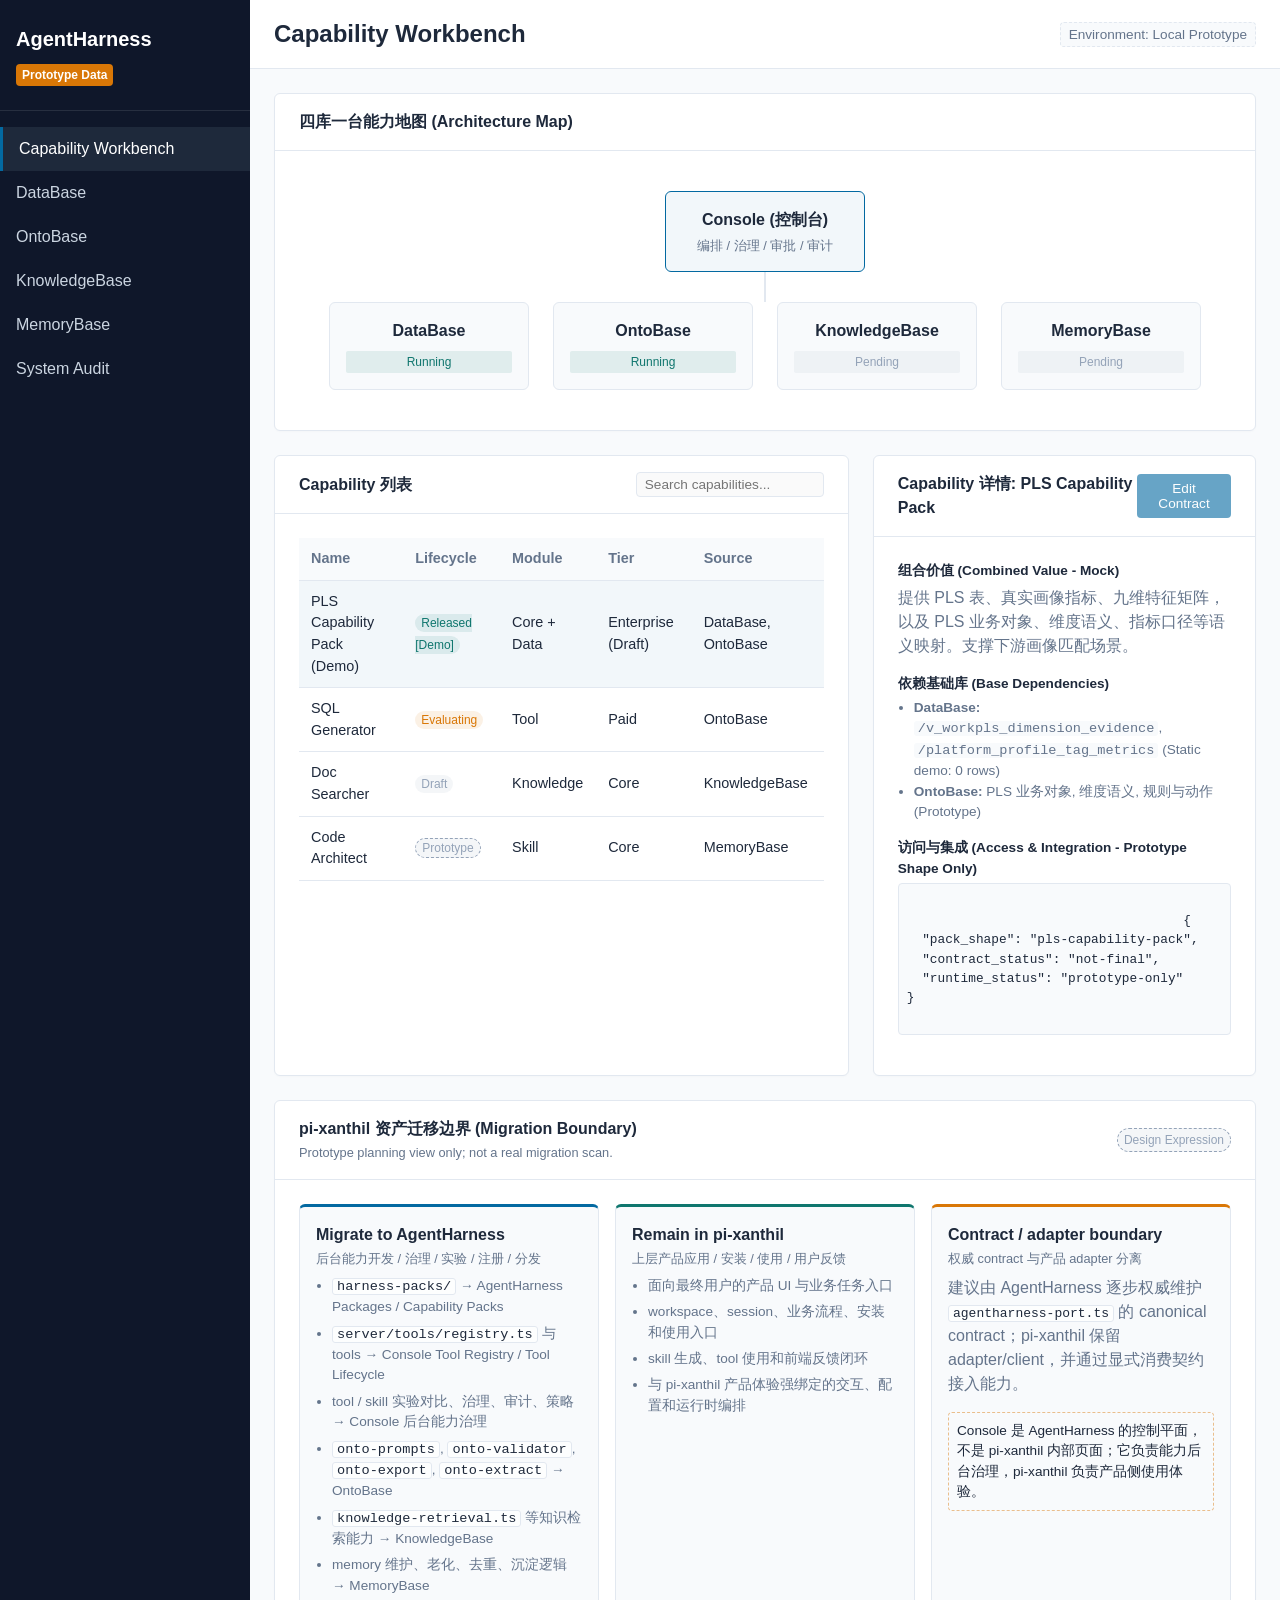
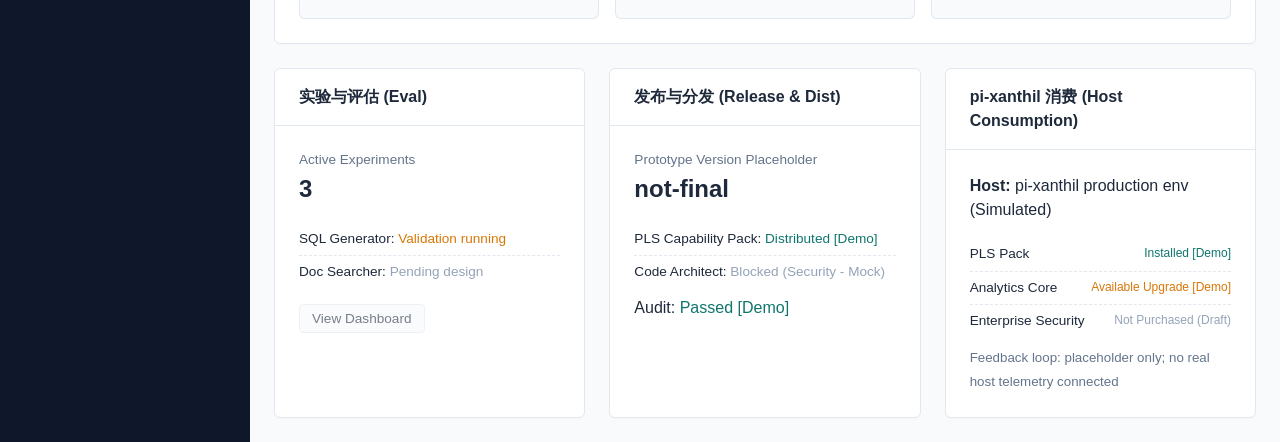
==== Console/workbench-prototype/index.html @ 87a7fa7b "feat(console): add capability workbench prototype" ====
<!DOCTYPE html>
<html lang="zh-CN">
<head>
    <meta charset="UTF-8">
    <meta name="viewport" content="width=device-width, initial-scale=1.0">
    <title>AgentHarness Console - Capability Workbench</title>
    <link rel="stylesheet" href="css/styles.css">
</head>
<body>
    <div class="app-container">
        <!-- Sidebar Navigation -->
        <nav class="sidebar">
            <div class="sidebar-header">
                <h2>AgentHarness</h2>
                <span class="badge-prototype">Prototype Data</span>
            </div>
            <ul class="nav-list">
                <li class="nav-item active"><a href="#">Capability Workbench</a></li>
                <li class="nav-item"><a href="#">DataBase</a></li>
                <li class="nav-item"><a href="#">OntoBase</a></li>
                <li class="nav-item"><a href="#">KnowledgeBase</a></li>
                <li class="nav-item"><a href="#">MemoryBase</a></li>
                <li class="nav-item"><a href="#">System Audit</a></li>
            </ul>
        </nav>

        <!-- Main Content -->
        <main class="main-content">
            <header class="main-header">
                <h1>Capability Workbench</h1>
                <div class="header-actions">
                    <span class="environment-tag">Environment: Local Prototype</span>
                </div>
            </header>

            <div class="workbench-grid">

                <!-- Section 1: 四库一台能力地图 -->
                <section class="panel panel-map">
                    <div class="panel-header">
                        <h3>四库一台能力地图 (Architecture Map)</h3>
                    </div>
                    <div class="panel-body">
                        <div class="architecture-map">
                            <div class="map-node node-console">
                                <div class="node-title">Console (控制台)</div>
                                <div class="node-desc">编排 / 治理 / 审批 / 审计</div>
                            </div>
                            <div class="map-connectors">
                                <div class="connector-line"></div>
                            </div>
                            <div class="map-bases">
                                <div class="map-node node-base">
                                    <div class="node-title">DataBase</div>
                                    <div class="node-status status-active">Running</div>
                                </div>
                                <div class="map-node node-base">
                                    <div class="node-title">OntoBase</div>
                                    <div class="node-status status-active">Running</div>
                                </div>
                                <div class="map-node node-base">
                                    <div class="node-title">KnowledgeBase</div>
                                    <div class="node-status status-pending">Pending</div>
                                </div>
                                <div class="map-node node-base">
                                    <div class="node-title">MemoryBase</div>
                                    <div class="node-status status-pending">Pending</div>
                                </div>
                            </div>
                        </div>
                    </div>
                </section>

                <div class="grid-row-2">
                    <!-- Section 2: 当前 capability 列表 -->
                    <section class="panel panel-capabilities">
                        <div class="panel-header">
                            <h3>Capability 列表</h3>
                            <input type="text" placeholder="Search capabilities..." class="search-input" disabled>
                        </div>
                        <div class="panel-body table-responsive">
                            <table class="data-table">
                                <thead>
                                    <tr>
                                        <th>Name</th>
                                        <th>Lifecycle</th>
                                        <th>Module</th>
                                        <th>Tier</th>
                                        <th>Source</th>
                                    </tr>
                                </thead>
                                <tbody>
                                    <tr class="selected">
                                        <td>PLS Capability Pack (Demo)</td>
                                        <td><span class="status-tag tag-released">Released [Demo]</span></td>
                                        <td>Core + Data</td>
                                        <td>Enterprise (Draft)</td>
                                        <td>DataBase, OntoBase</td>
                                    </tr>
                                    <tr>
                                        <td>SQL Generator</td>
                                        <td><span class="status-tag tag-evaluating">Evaluating</span></td>
                                        <td>Tool</td>
                                        <td>Paid</td>
                                        <td>OntoBase</td>
                                    </tr>
                                    <tr>
                                        <td>Doc Searcher</td>
                                        <td><span class="status-tag tag-draft">Draft</span></td>
                                        <td>Knowledge</td>
                                        <td>Core</td>
                                        <td>KnowledgeBase</td>
                                    </tr>
                                    <tr>
                                        <td>Code Architect</td>
                                        <td><span class="status-tag tag-prototype">Prototype</span></td>
                                        <td>Skill</td>
                                        <td>Core</td>
                                        <td>MemoryBase</td>
                                    </tr>
                                </tbody>
                            </table>
                        </div>
                    </section>

                    <!-- Section 3: PLS Capability Pack 示例详情 -->
                    <section class="panel panel-details">
                        <div class="panel-header">
                            <h3>Capability 详情: PLS Capability Pack</h3>
                            <button class="btn btn-primary" disabled>Edit Contract</button>
                        </div>
                        <div class="panel-body">
                            <div class="detail-group">
                                <h4>组合价值 (Combined Value - Mock)</h4>
                                <p class="text-secondary">提供 PLS 表、真实画像指标、九维特征矩阵，以及 PLS 业务对象、维度语义、指标口径等语义映射。支撑下游画像匹配场景。</p>
                            </div>
                            <div class="detail-group">
                                <h4>依赖基础库 (Base Dependencies)</h4>
                                <ul class="dependency-list">
                                    <li><strong>DataBase:</strong> <span class="path">/v_workpls_dimension_evidence</span>, <span class="path">/platform_profile_tag_metrics</span> (Static demo: 0 rows)</li>
                                    <li><strong>OntoBase:</strong> PLS 业务对象, 维度语义, 规则与动作 (Prototype)</li>
                                </ul>
                            </div>
                            <div class="detail-group">
                                <h4>访问与集成 (Access & Integration - Prototype Shape Only)</h4>
                                <div class="integration-code">
                                    <code>{
  "pack_shape": "pls-capability-pack",
  "contract_status": "not-final",
  "runtime_status": "prototype-only"
}</code>
                                </div>
                            </div>
                        </div>
                    </section>
                </div>

                <!-- Section 7: pi-xanthil asset migration boundary -->
                <section class="panel panel-migration">
                    <div class="panel-header">
                        <div>
                            <h3>pi-xanthil 资产迁移边界 (Migration Boundary)</h3>
                            <p class="panel-kicker">Prototype planning view only; not a real migration scan.</p>
                        </div>
                        <span class="status-tag tag-prototype">Design Expression</span>
                    </div>
                    <div class="panel-body">
                        <div class="migration-grid">
                            <div class="migration-column migrate-to-harness">
                                <div class="migration-column-header">
                                    <span class="migration-label">Migrate to AgentHarness</span>
                                    <span class="migration-role">后台能力开发 / 治理 / 实验 / 注册 / 分发</span>
                                </div>
                                <ul class="migration-list">
                                    <li><code>harness-packs/</code> → AgentHarness Packages / Capability Packs</li>
                                    <li><code>server/tools/registry.ts</code> 与 tools → Console Tool Registry / Tool Lifecycle</li>
                                    <li>tool / skill 实验对比、治理、审计、策略 → Console 后台能力治理</li>
                                    <li><code>onto-prompts</code>, <code>onto-validator</code>, <code>onto-export</code>, <code>onto-extract</code> → OntoBase</li>
                                    <li><code>knowledge-retrieval.ts</code> 等知识检索能力 → KnowledgeBase</li>
                                    <li>memory 维护、老化、去重、沉淀逻辑 → MemoryBase</li>
                                </ul>
                            </div>
                            <div class="migration-column remain-in-host">
                                <div class="migration-column-header">
                                    <span class="migration-label">Remain in pi-xanthil</span>
                                    <span class="migration-role">上层产品应用 / 安装 / 使用 / 用户反馈</span>
                                </div>
                                <ul class="migration-list">
                                    <li>面向最终用户的产品 UI 与业务任务入口</li>
                                    <li>workspace、session、业务流程、安装和使用入口</li>
                                    <li>skill 生成、tool 使用和前端反馈闭环</li>
                                    <li>与 pi-xanthil 产品体验强绑定的交互、配置和运行时编排</li>
                                </ul>
                            </div>
                            <div class="migration-column contract-boundary">
                                <div class="migration-column-header">
                                    <span class="migration-label">Contract / adapter boundary</span>
                                    <span class="migration-role">权威 contract 与产品 adapter 分离</span>
                                </div>
                                <p class="text-secondary">建议由 AgentHarness 逐步权威维护 <code>agentharness-port.ts</code> 的 canonical contract；pi-xanthil 保留 adapter/client，并通过显式消费契约接入能力。</p>
                                <div class="boundary-note">Console 是 AgentHarness 的控制平面，不是 pi-xanthil 内部页面；它负责能力后台治理，pi-xanthil 负责产品侧使用体验。</div>
                            </div>
                        </div>
                    </div>
                </section>

                <div class="grid-row-3">
                    <!-- Section 4: 实验与评估状态 -->
                    <section class="panel panel-eval">
                        <div class="panel-header">
                            <h3>实验与评估 (Eval)</h3>
                        </div>
                        <div class="panel-body">
                            <div class="stat-card">
                                <div class="stat-label">Active Experiments</div>
                                <div class="stat-value">3</div>
                            </div>
                            <ul class="status-list">
                                <li>SQL Generator: <span class="text-amber">Validation running</span></li>
                                <li>Doc Searcher: <span class="text-gray">Pending design</span></li>
                            </ul>
                            <button class="btn btn-secondary mt-3" disabled>View Dashboard</button>
                        </div>
                    </section>

                    <!-- Section 5: 发布与分发状态 -->
                    <section class="panel panel-release">
                        <div class="panel-header">
                            <h3>发布与分发 (Release & Dist)</h3>
                        </div>
                        <div class="panel-body">
                            <div class="stat-card">
                                <div class="stat-label">Prototype Version Placeholder</div>
                                <div class="stat-value">not-final</div>
                            </div>
                            <ul class="status-list">
                                <li>PLS Capability Pack: <span class="text-green">Distributed [Demo]</span></li>
                                <li>Code Architect: <span class="text-gray">Blocked (Security - Mock)</span></li>
                            </ul>
                            <div class="audit-signal mt-2">Audit: <span class="text-green">Passed [Demo]</span></div>
                        </div>
                    </section>

                    <!-- Section 6: pi-xanthil 消费状态 -->
                    <section class="panel panel-consumption">
                        <div class="panel-header">
                            <h3>pi-xanthil 消费 (Host Consumption)</h3>
                        </div>
                        <div class="panel-body">
                            <div class="host-info">
                                <strong>Host:</strong> pi-xanthil production env (Simulated)
                            </div>
                            <ul class="consumption-list mt-3">
                                <li class="status-installed">
                                    <span class="pkg-name">PLS Pack</span>
                                    <span class="pkg-status">Installed [Demo]</span>
                                </li>
                                <li class="status-upgrade">
                                    <span class="pkg-name">Analytics Core</span>
                                    <span class="pkg-status">Available Upgrade [Demo]</span>
                                </li>
                                <li class="status-not-purchased">
                                    <span class="pkg-name">Enterprise Security</span>
                                    <span class="pkg-status">Not Purchased (Draft)</span>
                                </li>
                            </ul>
                            <div class="feedback-loop mt-2">
                                <small class="text-secondary">Feedback loop: placeholder only; no real host telemetry connected</small>
                            </div>
                        </div>
                    </section>
                </div>

            </div>
        </main>
    </div>
    <script src="js/app.js"></script>
</body>
</html>
---- Console/workbench-prototype/css/styles.css ----
:root {
    /* Colors */
    --bg-color: #f8fafc; /* Very light neutral gray */
    --panel-bg: #ffffff;
    --text-primary: #1e293b;
    --text-secondary: #64748b;
    --border-color: #e2e8f0;

    /* Status Colors */
    --status-green: #0f766e;
    --status-amber: #d97706;
    --status-gray: #94a3b8;
    --status-blue: #0369a1;

    /* Theme */
    --sidebar-bg: #0f172a;
    --sidebar-text: #cbd5e1;
    --sidebar-active: #1e293b;

    /* Spacing */
    --spacing-sm: 8px;
    --spacing-md: 16px;
    --spacing-lg: 24px;
}

* {
    box-sizing: border-box;
    margin: 0;
    padding: 0;
}

body {
    font-family: -apple-system, BlinkMacSystemFont, "Segoe UI", Roboto, Helvetica, Arial, sans-serif;
    background-color: var(--bg-color);
    color: var(--text-primary);
    line-height: 1.5;
}

/* Layout */
.app-container {
    display: flex;
    min-height: 100vh;
    width: 100%;
}

/* Sidebar */
.sidebar {
    width: 250px;
    background-color: var(--sidebar-bg);
    color: var(--sidebar-text);
    display: flex;
    flex-direction: column;
    flex-shrink: 0;
}

.sidebar-header {
    padding: var(--spacing-lg) var(--spacing-md);
    border-bottom: 1px solid rgba(255,255,255,0.1);
}

.sidebar-header h2 {
    color: white;
    font-size: 1.25rem;
    margin-bottom: var(--spacing-sm);
}

.badge-prototype {
    display: inline-block;
    background-color: var(--status-amber);
    color: white;
    font-size: 0.75rem;
    padding: 2px 6px;
    border-radius: 4px;
    font-weight: 600;
}

.nav-list {
    list-style: none;
    padding: var(--spacing-md) 0;
}

.nav-item {
    padding: 0;
}

.nav-item a {
    display: block;
    padding: 10px var(--spacing-md);
    color: inherit;
    text-decoration: none;
    transition: background-color 0.2s;
}

.nav-item a:hover {
    background-color: rgba(255,255,255,0.05);
}

.nav-item.active a {
    background-color: var(--sidebar-active);
    color: white;
    border-left: 3px solid var(--status-blue);
}

/* Main Content */
.main-content {
    flex-grow: 1;
    display: flex;
    flex-direction: column;
    overflow-x: hidden;
}

.main-header {
    background-color: var(--panel-bg);
    padding: var(--spacing-md) var(--spacing-lg);
    border-bottom: 1px solid var(--border-color);
    display: flex;
    justify-content: space-between;
    align-items: center;
}

.main-header h1 {
    font-size: 1.5rem;
    font-weight: 600;
}

.environment-tag {
    font-size: 0.85rem;
    color: var(--text-secondary);
    background-color: var(--bg-color);
    padding: 4px 8px;
    border-radius: 4px;
    border: 1px dashed var(--border-color);
}

/* Workbench Grid */
.workbench-grid {
    padding: var(--spacing-lg);
    display: flex;
    flex-direction: column;
    gap: var(--spacing-lg);
}

.panel {
    background-color: var(--panel-bg);
    border: 1px solid var(--border-color);
    border-radius: 6px;
    box-shadow: 0 1px 2px rgba(0,0,0,0.02);
}

.panel-header {
    padding: var(--spacing-md) var(--spacing-lg);
    border-bottom: 1px solid var(--border-color);
    display: flex;
    justify-content: space-between;
    align-items: center;
}

.panel-header h3 {
    font-size: 1rem;
    font-weight: 600;
    color: var(--text-primary);
}

.panel-kicker {
    color: var(--text-secondary);
    font-size: 0.8rem;
    margin-top: 2px;
}

.panel-body {
    padding: var(--spacing-lg);
}

/* Architecture Map */
.architecture-map {
    display: flex;
    flex-direction: column;
    align-items: center;
    padding: var(--spacing-md) 0;
}

.map-node {
    border: 1px solid var(--border-color);
    border-radius: 6px;
    padding: var(--spacing-md);
    background-color: var(--bg-color);
    text-align: center;
    width: 200px;
}

.node-console {
    border-color: var(--status-blue);
    background-color: rgba(3, 105, 161, 0.05);
}

.node-title {
    font-weight: 600;
    margin-bottom: 4px;
}

.node-desc {
    font-size: 0.8rem;
    color: var(--text-secondary);
}

.map-connectors {
    height: 30px;
    width: 2px;
    background-color: var(--border-color);
}

.map-bases {
    display: flex;
    gap: var(--spacing-lg);
    flex-wrap: wrap;
    justify-content: center;
}

.node-status {
    font-size: 0.75rem;
    margin-top: 8px;
    padding: 2px 0;
    border-radius: 2px;
}

.status-active { color: var(--status-green); background-color: rgba(15, 118, 110, 0.1); }
.status-pending { color: var(--status-gray); background-color: rgba(148, 163, 184, 0.1); }

/* Row 2 */
.grid-row-2 {
    display: grid;
    grid-template-columns: 3fr 2fr;
    gap: var(--spacing-lg);
}

/* Table */
.data-table {
    width: 100%;
    border-collapse: collapse;
    font-size: 0.9rem;
}

.data-table th, .data-table td {
    padding: 10px 12px;
    text-align: left;
    border-bottom: 1px solid var(--border-color);
}

.data-table th {
    font-weight: 600;
    color: var(--text-secondary);
    background-color: var(--bg-color);
}

.data-table tr.selected {
    background-color: rgba(3, 105, 161, 0.05);
}

.data-table tr:hover:not(.selected) {
    background-color: var(--bg-color);
}

.status-tag {
    font-size: 0.75rem;
    padding: 2px 6px;
    border-radius: 12px;
    font-weight: 500;
}
.tag-released { background-color: rgba(15, 118, 110, 0.1); color: var(--status-green); }
.tag-evaluating { background-color: rgba(217, 119, 6, 0.1); color: var(--status-amber); }
.tag-draft { background-color: rgba(148, 163, 184, 0.1); color: var(--status-gray); }
.tag-prototype { background-color: rgba(148, 163, 184, 0.1); color: var(--status-gray); border: 1px dashed var(--status-gray); }

/* Details */
.detail-group {
    margin-bottom: var(--spacing-md);
}
.detail-group h4 {
    font-size: 0.85rem;
    color: var(--text-primary);
    margin-bottom: 4px;
}
.dependency-list {
    font-size: 0.85rem;
    padding-left: var(--spacing-md);
    color: var(--text-secondary);
}
.dependency-list .path {
    font-family: monospace;
    background: var(--bg-color);
    padding: 0 4px;
    border-radius: 3px;
}
.integration-code {
    background-color: var(--bg-color);
    border: 1px solid var(--border-color);
    border-radius: 4px;
    padding: var(--spacing-sm);
    font-family: monospace;
    font-size: 0.8rem;
    color: var(--text-primary);
    white-space: pre;
    overflow-x: auto;
}

/* Migration boundary */
.migration-grid {
    display: grid;
    grid-template-columns: repeat(3, minmax(0, 1fr));
    gap: var(--spacing-md);
    max-width: 100%;
}

.migration-column {
    border: 1px solid var(--border-color);
    border-radius: 6px;
    background: var(--bg-color);
    padding: var(--spacing-md);
    min-width: 0;
    overflow-wrap: anywhere;
}

.migrate-to-harness {
    border-top: 3px solid var(--status-blue);
}

.remain-in-host {
    border-top: 3px solid var(--status-green);
}

.contract-boundary {
    border-top: 3px solid var(--status-amber);
}

.migration-column-header {
    display: flex;
    flex-direction: column;
    gap: 2px;
    margin-bottom: var(--spacing-sm);
}

.migration-label {
    font-weight: 700;
    color: var(--text-primary);
}

.migration-role {
    color: var(--text-secondary);
    font-size: 0.8rem;
}

.migration-list {
    color: var(--text-secondary);
    font-size: 0.85rem;
    padding-left: var(--spacing-md);
}

.migration-list li {
    margin-bottom: 6px;
}

.migration-column code {
    background: rgba(255,255,255,0.75);
    border: 1px solid var(--border-color);
    border-radius: 3px;
    color: var(--text-primary);
    font-family: monospace;
    padding: 0 4px;
    white-space: normal;
}

.boundary-note {
    border: 1px dashed rgba(217, 119, 6, 0.45);
    border-radius: 4px;
    color: var(--text-primary);
    font-size: 0.85rem;
    margin-top: var(--spacing-md);
    padding: var(--spacing-sm);
}

/* Row 3 */
.grid-row-3 {
    display: grid;
    grid-template-columns: repeat(3, 1fr);
    gap: var(--spacing-lg);
}

.stat-card {
    margin-bottom: var(--spacing-md);
}
.stat-label {
    font-size: 0.85rem;
    color: var(--text-secondary);
}
.stat-value {
    font-size: 1.5rem;
    font-weight: 600;
}

.status-list, .consumption-list {
    list-style: none;
    font-size: 0.85rem;
}
.status-list li, .consumption-list li {
    padding: 6px 0;
    border-bottom: 1px dashed var(--border-color);
}
.status-list li:last-child, .consumption-list li:last-child {
    border-bottom: none;
}

.consumption-list li {
    display: flex;
    justify-content: space-between;
}
.pkg-status {
    font-size: 0.75rem;
    font-weight: 500;
}
.status-installed .pkg-status { color: var(--status-green); }
.status-upgrade .pkg-status { color: var(--status-amber); }
.status-not-purchased .pkg-status { color: var(--status-gray); }

/* Utilities */
.text-green { color: var(--status-green); }
.text-amber { color: var(--status-amber); }
.text-gray { color: var(--status-gray); }
.text-secondary { color: var(--text-secondary); }
.mt-2 { margin-top: var(--spacing-sm); }
.mt-3 { margin-top: var(--spacing-md); }

.btn {
    padding: 6px 12px;
    border-radius: 4px;
    font-size: 0.85rem;
    font-weight: 500;
    cursor: pointer;
    border: 1px solid transparent;
}
.btn-primary {
    background-color: var(--status-blue);
    color: white;
}
.btn-secondary {
    background-color: var(--bg-color);
    border-color: var(--border-color);
    color: var(--text-primary);
}
.btn:disabled {
    opacity: 0.6;
    cursor: not-allowed;
}

.search-input {
    padding: 4px 8px;
    border: 1px solid var(--border-color);
    border-radius: 4px;
    font-size: 0.85rem;
}

/* Responsive */
@media (max-width: 1024px) {
    .grid-row-2, .grid-row-3, .migration-grid {
        grid-template-columns: 1fr;
    }
}

@media (max-width: 768px) {
    .app-container {
        flex-direction: column;
    }
    .sidebar {
        width: 100%;
        flex-direction: row;
        align-items: center;
        justify-content: space-between;
        padding: 0 var(--spacing-md);
    }
    .sidebar-header {
        border-bottom: none;
        display: flex;
        align-items: center;
        gap: 10px;
        padding: var(--spacing-md) 0;
    }
    .sidebar-header h2 { margin-bottom: 0; }
    .nav-list { display: none; } /* Hide on very small screens for prototype simplicity */
    .main-header, .panel-header {
        align-items: flex-start;
        flex-direction: column;
        gap: var(--spacing-sm);
    }
    .workbench-grid, .panel-body {
        padding: var(--spacing-md);
    }
    .map-bases {
        flex-direction: column;
        align-items: center;
    }
}

.table-responsive {
    overflow-x: auto;
    -webkit-overflow-scrolling: touch;
}
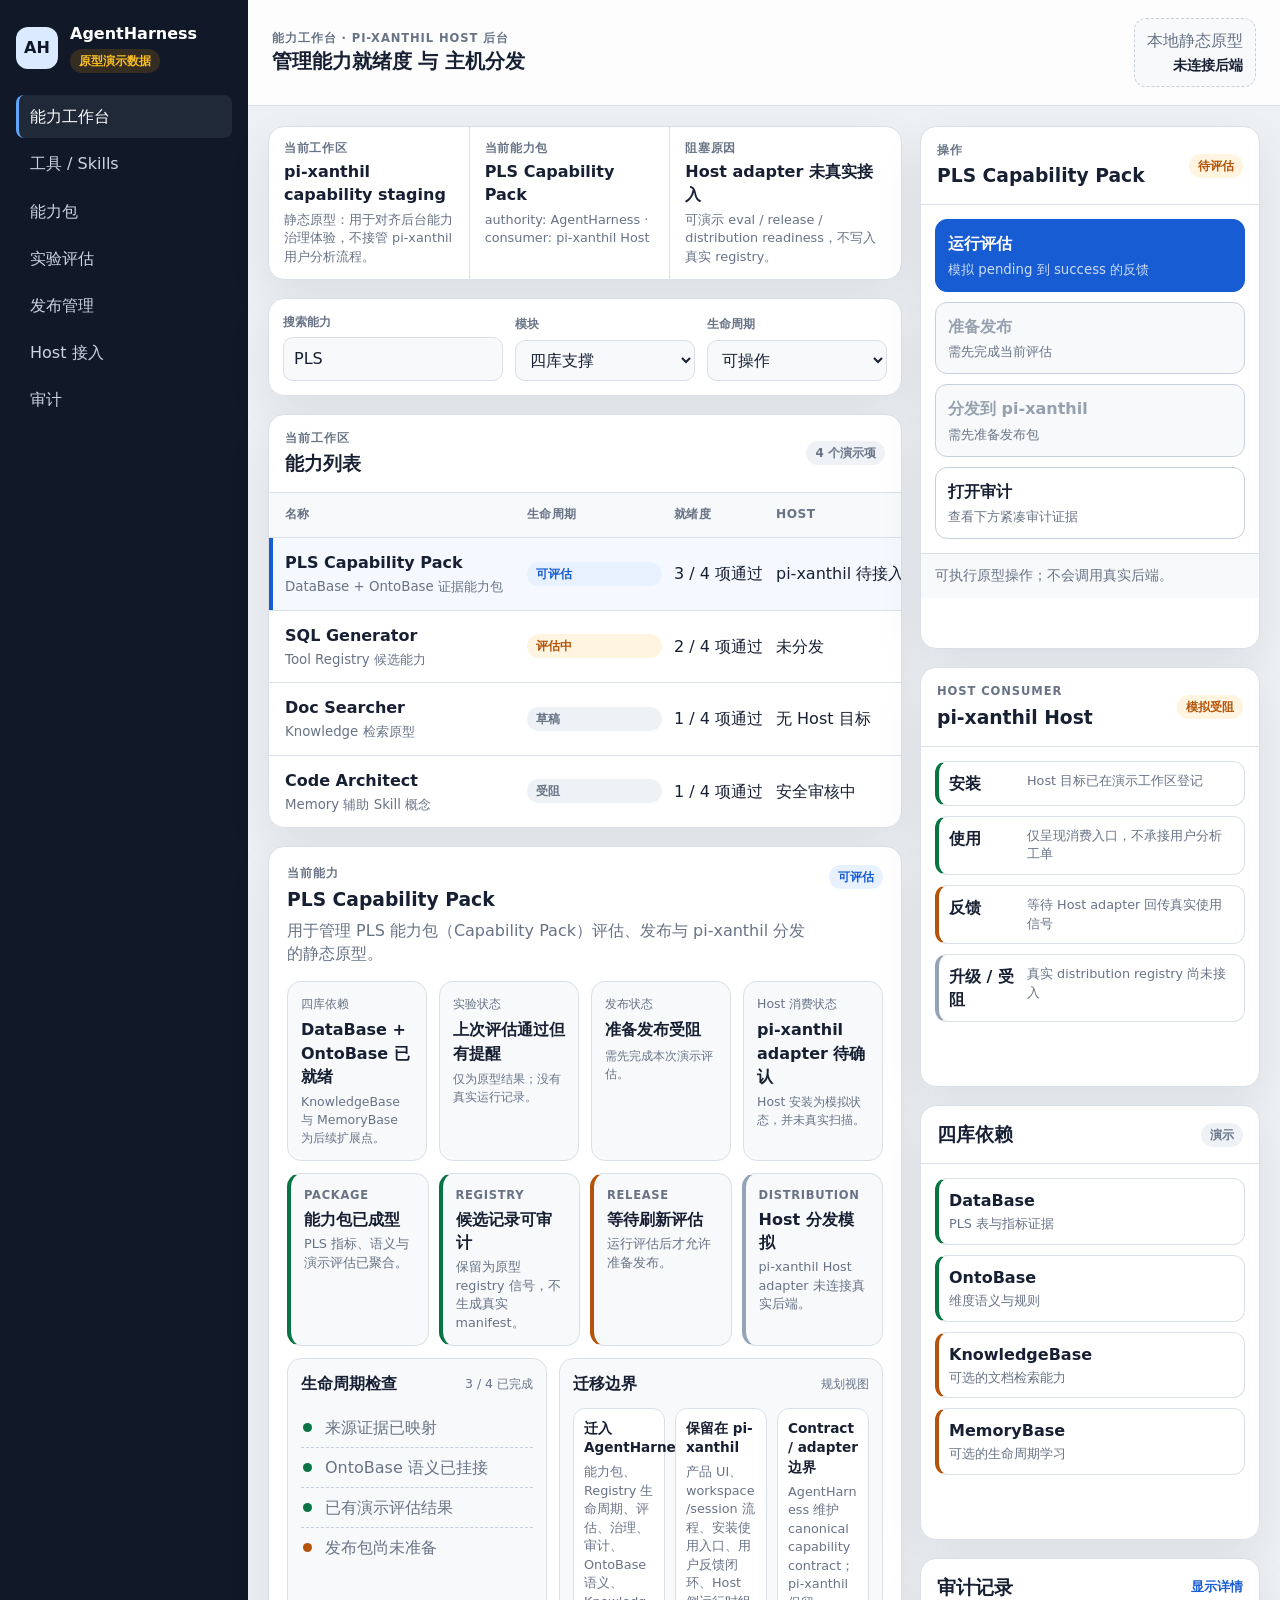
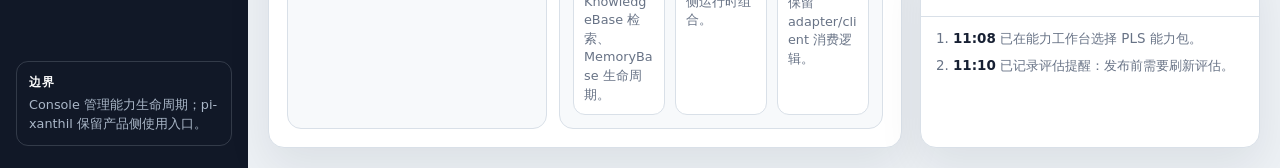
==== commit eb39c19c: "harness-20260723-05" ====
--- a/Console/workbench-prototype/index.html
+++ b/Console/workbench-prototype/index.html
@@ -3,275 +3,313 @@
 <head>
     <meta charset="UTF-8">
     <meta name="viewport" content="width=device-width, initial-scale=1.0">
-    <title>AgentHarness Console - Capability Workbench</title>
+    <title>AgentHarness Console - 能力工作台</title>
+    <link rel="icon" href="data:,">
     <link rel="stylesheet" href="css/styles.css">
 </head>
 <body>
-    <div class="app-container">
-        <!-- Sidebar Navigation -->
-        <nav class="sidebar">
-            <div class="sidebar-header">
-                <h2>AgentHarness</h2>
-                <span class="badge-prototype">Prototype Data</span>
+    <div class="app-shell">
+        <aside class="sidebar" aria-label="主导航">
+            <div class="brand-block">
+                <div class="brand-mark">AH</div>
+                <div>
+                    <h1>AgentHarness</h1>
+                    <span class="demo-pill">原型演示数据</span>
+                </div>
             </div>
-            <ul class="nav-list">
-                <li class="nav-item active"><a href="#">Capability Workbench</a></li>
-                <li class="nav-item"><a href="#">DataBase</a></li>
-                <li class="nav-item"><a href="#">OntoBase</a></li>
-                <li class="nav-item"><a href="#">KnowledgeBase</a></li>
-                <li class="nav-item"><a href="#">MemoryBase</a></li>
-                <li class="nav-item"><a href="#">System Audit</a></li>
-            </ul>
-        </nav>
-
-        <!-- Main Content -->
-        <main class="main-content">
-            <header class="main-header">
-                <h1>Capability Workbench</h1>
-                <div class="header-actions">
-                    <span class="environment-tag">Environment: Local Prototype</span>
+            <nav class="nav-list">
+                <a class="nav-item active" href="#capabilities">能力工作台</a>
+                <a class="nav-item" href="#tools">工具 / Skills</a>
+                <a class="nav-item" href="#packages">能力包</a>
+                <a class="nav-item" href="#experiments">实验评估</a>
+                <a class="nav-item" href="#releases">发布管理</a>
+                <a class="nav-item" href="#hosts">Host 接入</a>
+                <a class="nav-item" href="#audit">审计</a>
+            </nav>
+            <div class="sidebar-note">
+                <span>边界</span>
+                Console 管理能力生命周期；pi-xanthil 保留产品侧使用入口。
+            </div>
+        </aside>
+
+        <main class="main-surface">
+            <header class="topbar">
+                <div>
+                    <p class="eyebrow">能力工作台 · pi-xanthil Host 后台</p>
+                    <h2>
+                        <span class="title-primary">管理能力就绪度</span>
+                        <span class="title-secondary">主机分发</span>
+                    </h2>
+                </div>
+                <div class="topbar-status" aria-label="原型环境">
+                    <span>本地静态原型</span>
+                    <strong>未连接后端</strong>
                 </div>
             </header>
 
-            <div class="workbench-grid">
-
-                <!-- Section 1: 四库一台能力地图 -->
-                <section class="panel panel-map">
-                    <div class="panel-header">
-                        <h3>四库一台能力地图 (Architecture Map)</h3>
+            <section class="workspace" id="capabilities" aria-label="能力工作台">
+                <div class="capability-column">
+                    <section class="workspace-strip panel" aria-label="当前工作区概览">
+                        <div>
+                            <span>当前工作区</span>
+                            <strong>pi-xanthil capability staging</strong>
+                            <small>静态原型：用于对齐后台能力治理体验，不接管 pi-xanthil 用户分析流程。</small>
+                        </div>
+                        <div>
+                            <span>当前能力包</span>
+                            <strong>PLS Capability Pack</strong>
+                            <small>authority: AgentHarness · consumer: pi-xanthil Host</small>
+                        </div>
+                        <div>
+                            <span>阻塞原因</span>
+                            <strong>Host adapter 未真实接入</strong>
+                            <small>可演示 eval / release / distribution readiness，不写入真实 registry。</small>
+                        </div>
+                    </section>
+
+                    <div class="toolbar panel">
+                        <label class="search-field">
+                            <span>搜索能力</span>
+                            <input id="capability-search" type="search" value="PLS" aria-label="搜索能力">
+                        </label>
+                        <label class="filter-field">
+                            <span>模块</span>
+                            <select aria-label="模块筛选">
+                                <option>全部模块</option>
+                                <option selected>四库支撑</option>
+                                <option>工具能力</option>
+                            </select>
+                        </label>
+                        <label class="filter-field">
+                            <span>生命周期</span>
+                            <select aria-label="生命周期筛选">
+                                <option>全部状态</option>
+                                <option selected>可操作</option>
+                                <option>受阻</option>
+                            </select>
+                        </label>
                     </div>
-                    <div class="panel-body">
-                        <div class="architecture-map">
-                            <div class="map-node node-console">
-                                <div class="node-title">Console (控制台)</div>
-                                <div class="node-desc">编排 / 治理 / 审批 / 审计</div>
-                            </div>
-                            <div class="map-connectors">
-                                <div class="connector-line"></div>
-                            </div>
-                            <div class="map-bases">
-                                <div class="map-node node-base">
-                                    <div class="node-title">DataBase</div>
-                                    <div class="node-status status-active">Running</div>
+
+                    <div class="panel capability-list-panel">
+                        <div class="panel-heading compact-heading">
+                            <div>
+                                <p class="eyebrow">当前工作区</p>
+                                <h3>能力列表</h3>
+                            </div>
+                            <span class="count-chip">4 个演示项</span>
+                        </div>
+                        <div class="capability-table" role="table" aria-label="能力列表">
+                            <div class="table-row table-head" role="row">
+                                <span>名称</span>
+                                <span>生命周期</span>
+                                <span>就绪度</span>
+                                <span>Host</span>
+                            </div>
+                            <button class="table-row selected" type="button" data-capability="pls" role="row" aria-pressed="true">
+                                <span>
+                                    <strong>PLS Capability Pack</strong>
+                                    <small>DataBase + OntoBase 证据能力包</small>
+                                </span>
+                                <span class="badge badge-blue">可评估</span>
+                                <span>3 / 4 项通过</span>
+                                <span>pi-xanthil 待接入</span>
+                            </button>
+                            <button class="table-row" type="button" data-capability="sql" role="row" aria-pressed="false">
+                                <span>
+                                    <strong>SQL Generator</strong>
+                                    <small>Tool Registry 候选能力</small>
+                                </span>
+                                <span class="badge badge-amber">评估中</span>
+                                <span>2 / 4 项通过</span>
+                                <span>未分发</span>
+                            </button>
+                            <button class="table-row" type="button" data-capability="doc" role="row" aria-pressed="false">
+                                <span>
+                                    <strong>Doc Searcher</strong>
+                                    <small>Knowledge 检索原型</small>
+                                </span>
+                                <span class="badge badge-gray">草稿</span>
+                                <span>1 / 4 项通过</span>
+                                <span>无 Host 目标</span>
+                            </button>
+                            <button class="table-row" type="button" data-capability="architect" role="row" aria-pressed="false">
+                                <span>
+                                    <strong>Code Architect</strong>
+                                    <small>Memory 辅助 Skill 概念</small>
+                                </span>
+                                <span class="badge badge-gray">受阻</span>
+                                <span>1 / 4 项通过</span>
+                                <span>安全审核中</span>
+                            </button>
+                        </div>
+                    </div>
+
+                    <article class="panel selected-object" aria-live="polite">
+                        <div class="object-header">
+                            <div>
+                                <p class="eyebrow">当前能力</p>
+                                <h3 id="selected-title">PLS Capability Pack</h3>
+                                <p id="selected-summary">用于管理 PLS 能力包（Capability Pack）评估、发布与 pi-xanthil 分发的静态原型。</p>
+                            </div>
+                            <span id="selected-lifecycle" class="badge badge-blue">可评估</span>
+                        </div>
+
+                        <div class="status-grid">
+                            <div class="status-card">
+                                <span>四库依赖</span>
+                                <strong id="base-status">DataBase + OntoBase 已就绪</strong>
+                                <small>KnowledgeBase 与 MemoryBase 为后续扩展点。</small>
+                            </div>
+                            <div class="status-card">
+                                <span>实验状态</span>
+                                <strong id="eval-status">上次评估通过但有提醒</strong>
+                                <small>仅为原型结果；没有真实运行记录。</small>
+                            </div>
+                            <div class="status-card">
+                                <span>发布状态</span>
+                                <strong id="release-status">准备发布受阻</strong>
+                                <small>需先完成本次演示评估。</small>
+                            </div>
+                            <div class="status-card">
+                                <span>Host 消费状态</span>
+                                <strong id="host-status">pi-xanthil adapter 待确认</strong>
+                                <small>Host 安装为模拟状态，并未真实扫描。</small>
+                            </div>
+                        </div>
+
+                        <div class="readiness-board" aria-label="能力治理就绪度">
+                            <div class="readiness-lane ready">
+                                <span>Package</span>
+                                <strong>能力包已成型</strong>
+                                <small>PLS 指标、语义与演示评估已聚合。</small>
+                            </div>
+                            <div class="readiness-lane ready">
+                                <span>Registry</span>
+                                <strong>候选记录可审计</strong>
+                                <small>保留为原型 registry 信号，不生成真实 manifest。</small>
+                            </div>
+                            <div class="readiness-lane waiting">
+                                <span>Release</span>
+                                <strong>等待刷新评估</strong>
+                                <small>运行评估后才允许准备发布。</small>
+                            </div>
+                            <div class="readiness-lane blocked">
+                                <span>Distribution</span>
+                                <strong>Host 分发模拟</strong>
+                                <small>pi-xanthil Host adapter 未连接真实后端。</small>
+                            </div>
+                        </div>
+
+                        <div class="section-grid">
+                            <section class="mini-section">
+                                <div class="section-title-row">
+                                    <h4>生命周期检查</h4>
+                                    <span id="checklist-count">3 / 4 已完成</span>
                                 </div>
-                                <div class="map-node node-base">
-                                    <div class="node-title">OntoBase</div>
-                                    <div class="node-status status-active">Running</div>
+                                <ol class="checklist" id="lifecycle-list">
+                                    <li class="done">来源证据已映射</li>
+                                    <li class="done">OntoBase 语义已挂接</li>
+                                    <li class="done">已有演示评估结果</li>
+                                    <li class="blocked">发布包尚未准备</li>
+                                </ol>
+                            </section>
+                            <section class="mini-section boundary-panel">
+                                <div class="section-title-row">
+                                    <h4>迁移边界</h4>
+                                    <span>规划视图</span>
                                 </div>
-                                <div class="map-node node-base">
-                                    <div class="node-title">KnowledgeBase</div>
-                                    <div class="node-status status-pending">Pending</div>
+                                <div class="boundary-grid">
+                                    <div>
+                                        <strong>迁入 AgentHarness</strong>
+                                        <p>能力包、Registry 生命周期、评估、治理、审计、OntoBase 语义、KnowledgeBase 检索、MemoryBase 生命周期。</p>
+                                    </div>
+                                    <div>
+                                        <strong>保留在 pi-xanthil</strong>
+                                        <p>产品 UI、workspace/session 流程、安装使用入口、用户反馈闭环、Host 侧运行时组合。</p>
+                                    </div>
+                                    <div>
+                                        <strong>Contract / adapter 边界</strong>
+                                        <p>AgentHarness 维护 canonical capability contract；pi-xanthil 保留 adapter/client 消费逻辑。</p>
+                                    </div>
                                 </div>
-                                <div class="map-node node-base">
-                                    <div class="node-title">MemoryBase</div>
-                                    <div class="node-status status-pending">Pending</div>
-                                </div>
-                            </div>
-                        </div>
-                    </div>
-                </section>
-
-                <div class="grid-row-2">
-                    <!-- Section 2: 当前 capability 列表 -->
-                    <section class="panel panel-capabilities">
-                        <div class="panel-header">
-                            <h3>Capability 列表</h3>
-                            <input type="text" placeholder="Search capabilities..." class="search-input" disabled>
-                        </div>
-                        <div class="panel-body table-responsive">
-                            <table class="data-table">
-                                <thead>
-                                    <tr>
-                                        <th>Name</th>
-                                        <th>Lifecycle</th>
-                                        <th>Module</th>
-                                        <th>Tier</th>
-                                        <th>Source</th>
-                                    </tr>
-                                </thead>
-                                <tbody>
-                                    <tr class="selected">
-                                        <td>PLS Capability Pack (Demo)</td>
-                                        <td><span class="status-tag tag-released">Released [Demo]</span></td>
-                                        <td>Core + Data</td>
-                                        <td>Enterprise (Draft)</td>
-                                        <td>DataBase, OntoBase</td>
-                                    </tr>
-                                    <tr>
-                                        <td>SQL Generator</td>
-                                        <td><span class="status-tag tag-evaluating">Evaluating</span></td>
-                                        <td>Tool</td>
-                                        <td>Paid</td>
-                                        <td>OntoBase</td>
-                                    </tr>
-                                    <tr>
-                                        <td>Doc Searcher</td>
-                                        <td><span class="status-tag tag-draft">Draft</span></td>
-                                        <td>Knowledge</td>
-                                        <td>Core</td>
-                                        <td>KnowledgeBase</td>
-                                    </tr>
-                                    <tr>
-                                        <td>Code Architect</td>
-                                        <td><span class="status-tag tag-prototype">Prototype</span></td>
-                                        <td>Skill</td>
-                                        <td>Core</td>
-                                        <td>MemoryBase</td>
-                                    </tr>
-                                </tbody>
-                            </table>
-                        </div>
-                    </section>
-
-                    <!-- Section 3: PLS Capability Pack 示例详情 -->
-                    <section class="panel panel-details">
-                        <div class="panel-header">
-                            <h3>Capability 详情: PLS Capability Pack</h3>
-                            <button class="btn btn-primary" disabled>Edit Contract</button>
-                        </div>
-                        <div class="panel-body">
-                            <div class="detail-group">
-                                <h4>组合价值 (Combined Value - Mock)</h4>
-                                <p class="text-secondary">提供 PLS 表、真实画像指标、九维特征矩阵，以及 PLS 业务对象、维度语义、指标口径等语义映射。支撑下游画像匹配场景。</p>
-                            </div>
-                            <div class="detail-group">
-                                <h4>依赖基础库 (Base Dependencies)</h4>
-                                <ul class="dependency-list">
-                                    <li><strong>DataBase:</strong> <span class="path">/v_workpls_dimension_evidence</span>, <span class="path">/platform_profile_tag_metrics</span> (Static demo: 0 rows)</li>
-                                    <li><strong>OntoBase:</strong> PLS 业务对象, 维度语义, 规则与动作 (Prototype)</li>
-                                </ul>
-                            </div>
-                            <div class="detail-group">
-                                <h4>访问与集成 (Access & Integration - Prototype Shape Only)</h4>
-                                <div class="integration-code">
-                                    <code>{
-  "pack_shape": "pls-capability-pack",
-  "contract_status": "not-final",
-  "runtime_status": "prototype-only"
-}</code>
-                                </div>
-                            </div>
-                        </div>
-                    </section>
+                            </section>
+                        </div>
+                    </article>
                 </div>
 
-                <!-- Section 7: pi-xanthil asset migration boundary -->
-                <section class="panel panel-migration">
-                    <div class="panel-header">
-                        <div>
-                            <h3>pi-xanthil 资产迁移边界 (Migration Boundary)</h3>
-                            <p class="panel-kicker">Prototype planning view only; not a real migration scan.</p>
-                        </div>
-                        <span class="status-tag tag-prototype">Design Expression</span>
-                    </div>
-                    <div class="panel-body">
-                        <div class="migration-grid">
-                            <div class="migration-column migrate-to-harness">
-                                <div class="migration-column-header">
-                                    <span class="migration-label">Migrate to AgentHarness</span>
-                                    <span class="migration-role">后台能力开发 / 治理 / 实验 / 注册 / 分发</span>
-                                </div>
-                                <ul class="migration-list">
-                                    <li><code>harness-packs/</code> → AgentHarness Packages / Capability Packs</li>
-                                    <li><code>server/tools/registry.ts</code> 与 tools → Console Tool Registry / Tool Lifecycle</li>
-                                    <li>tool / skill 实验对比、治理、审计、策略 → Console 后台能力治理</li>
-                                    <li><code>onto-prompts</code>, <code>onto-validator</code>, <code>onto-export</code>, <code>onto-extract</code> → OntoBase</li>
-                                    <li><code>knowledge-retrieval.ts</code> 等知识检索能力 → KnowledgeBase</li>
-                                    <li>memory 维护、老化、去重、沉淀逻辑 → MemoryBase</li>
-                                </ul>
-                            </div>
-                            <div class="migration-column remain-in-host">
-                                <div class="migration-column-header">
-                                    <span class="migration-label">Remain in pi-xanthil</span>
-                                    <span class="migration-role">上层产品应用 / 安装 / 使用 / 用户反馈</span>
-                                </div>
-                                <ul class="migration-list">
-                                    <li>面向最终用户的产品 UI 与业务任务入口</li>
-                                    <li>workspace、session、业务流程、安装和使用入口</li>
-                                    <li>skill 生成、tool 使用和前端反馈闭环</li>
-                                    <li>与 pi-xanthil 产品体验强绑定的交互、配置和运行时编排</li>
-                                </ul>
-                            </div>
-                            <div class="migration-column contract-boundary">
-                                <div class="migration-column-header">
-                                    <span class="migration-label">Contract / adapter boundary</span>
-                                    <span class="migration-role">权威 contract 与产品 adapter 分离</span>
-                                </div>
-                                <p class="text-secondary">建议由 AgentHarness 逐步权威维护 <code>agentharness-port.ts</code> 的 canonical contract；pi-xanthil 保留 adapter/client，并通过显式消费契约接入能力。</p>
-                                <div class="boundary-note">Console 是 AgentHarness 的控制平面，不是 pi-xanthil 内部页面；它负责能力后台治理，pi-xanthil 负责产品侧使用体验。</div>
-                            </div>
-                        </div>
-                    </div>
-                </section>
-
-                <div class="grid-row-3">
-                    <!-- Section 4: 实验与评估状态 -->
-                    <section class="panel panel-eval">
-                        <div class="panel-header">
-                            <h3>实验与评估 (Eval)</h3>
-                        </div>
-                        <div class="panel-body">
-                            <div class="stat-card">
-                                <div class="stat-label">Active Experiments</div>
-                                <div class="stat-value">3</div>
-                            </div>
-                            <ul class="status-list">
-                                <li>SQL Generator: <span class="text-amber">Validation running</span></li>
-                                <li>Doc Searcher: <span class="text-gray">Pending design</span></li>
-                            </ul>
-                            <button class="btn btn-secondary mt-3" disabled>View Dashboard</button>
-                        </div>
-                    </section>
-
-                    <!-- Section 5: 发布与分发状态 -->
-                    <section class="panel panel-release">
-                        <div class="panel-header">
-                            <h3>发布与分发 (Release & Dist)</h3>
-                        </div>
-                        <div class="panel-body">
-                            <div class="stat-card">
-                                <div class="stat-label">Prototype Version Placeholder</div>
-                                <div class="stat-value">not-final</div>
-                            </div>
-                            <ul class="status-list">
-                                <li>PLS Capability Pack: <span class="text-green">Distributed [Demo]</span></li>
-                                <li>Code Architect: <span class="text-gray">Blocked (Security - Mock)</span></li>
-                            </ul>
-                            <div class="audit-signal mt-2">Audit: <span class="text-green">Passed [Demo]</span></div>
-                        </div>
-                    </section>
-
-                    <!-- Section 6: pi-xanthil 消费状态 -->
-                    <section class="panel panel-consumption">
-                        <div class="panel-header">
-                            <h3>pi-xanthil 消费 (Host Consumption)</h3>
-                        </div>
-                        <div class="panel-body">
-                            <div class="host-info">
-                                <strong>Host:</strong> pi-xanthil production env (Simulated)
-                            </div>
-                            <ul class="consumption-list mt-3">
-                                <li class="status-installed">
-                                    <span class="pkg-name">PLS Pack</span>
-                                    <span class="pkg-status">Installed [Demo]</span>
-                                </li>
-                                <li class="status-upgrade">
-                                    <span class="pkg-name">Analytics Core</span>
-                                    <span class="pkg-status">Available Upgrade [Demo]</span>
-                                </li>
-                                <li class="status-not-purchased">
-                                    <span class="pkg-name">Enterprise Security</span>
-                                    <span class="pkg-status">Not Purchased (Draft)</span>
-                                </li>
-                            </ul>
-                            <div class="feedback-loop mt-2">
-                                <small class="text-secondary">Feedback loop: placeholder only; no real host telemetry connected</small>
-                            </div>
-                        </div>
-                    </section>
-                </div>
-
-            </div>
+                <aside class="action-rail" aria-label="操作面板">
+                    <section class="panel action-panel">
+                        <div class="panel-heading">
+                            <div>
+                                <p class="eyebrow">操作</p>
+                                <h3>PLS Capability Pack</h3>
+                            </div>
+                            <span id="action-state" class="badge badge-amber">待评估</span>
+                        </div>
+                        <div class="action-stack">
+                            <button id="run-eval" class="action-button primary" type="button">
+                                <span>运行评估</span>
+                                <small>模拟 pending 到 success 的反馈</small>
+                            </button>
+                            <button id="prepare-release" class="action-button" type="button" disabled aria-describedby="release-reason">
+                                <span>准备发布</span>
+                                <small id="release-reason">需先完成当前评估</small>
+                            </button>
+                            <button id="distribute" class="action-button" type="button" disabled aria-describedby="dist-reason">
+                                <span>分发到 pi-xanthil</span>
+                                <small id="dist-reason">需先准备发布包</small>
+                            </button>
+                            <button id="open-audit" class="action-button" type="button">
+                                <span>打开审计</span>
+                                <small>查看下方紧凑审计证据</small>
+                            </button>
+                        </div>
+                        <div id="action-feedback" class="feedback-box" role="status">可执行原型操作；不会调用真实后端。</div>
+                    </section>
+
+                    <section class="panel host-panel">
+                        <div class="panel-heading compact-heading">
+                            <div>
+                                <p class="eyebrow">Host consumer</p>
+                                <h3>pi-xanthil Host</h3>
+                            </div>
+                            <span class="badge badge-amber">模拟受阻</span>
+                        </div>
+                        <div class="host-stack">
+                            <div class="host-step done"><strong>安装</strong><span>Host 目标已在演示工作区登记</span></div>
+                            <div class="host-step done"><strong>使用</strong><span>仅呈现消费入口，不承接用户分析工单</span></div>
+                            <div class="host-step pending"><strong>反馈</strong><span>等待 Host adapter 回传真实使用信号</span></div>
+                            <div class="host-step blocked"><strong>升级 / 受阻</strong><span>真实 distribution registry 尚未接入</span></div>
+                        </div>
+                    </section>
+
+                    <section class="panel inspector-panel">
+                        <div class="panel-heading compact-heading">
+                            <h3>四库依赖</h3>
+                            <span class="badge badge-gray">演示</span>
+                        </div>
+                        <div class="dependency-stack">
+                            <div class="dependency-item ready"><strong>DataBase</strong><span>PLS 表与指标证据</span></div>
+                            <div class="dependency-item ready"><strong>OntoBase</strong><span>维度语义与规则</span></div>
+                            <div class="dependency-item pending"><strong>KnowledgeBase</strong><span>可选的文档检索能力</span></div>
+                            <div class="dependency-item pending"><strong>MemoryBase</strong><span>可选的生命周期学习</span></div>
+                        </div>
+                    </section>
+
+                    <section class="panel audit-panel" id="audit">
+                        <div class="panel-heading compact-heading">
+                            <h3>审计记录</h3>
+                            <button id="audit-toggle" class="link-button" type="button">显示详情</button>
+                        </div>
+                        <ol class="audit-list">
+                            <li><span>11:08</span> 已在能力工作台选择 PLS 能力包。</li>
+                            <li><span>11:10</span> 已记录评估提醒：发布前需要刷新评估。</li>
+                            <li class="audit-extra" hidden><span>11:12</span> 已按规划视图复核迁移边界。</li>
+                            <li class="audit-extra" hidden><span>11:13</span> Host 分发仍为模拟状态且保持受阻。</li>
+                        </ol>
+                    </section>
+                </aside>
+            </section>
         </main>
     </div>
     <script src="js/app.js"></script>
--- a/Console/workbench-prototype/css/styles.css
+++ b/Console/workbench-prototype/css/styles.css
@@ -1,505 +1,856 @@
 :root {
-    /* Colors */
-    --bg-color: #f8fafc; /* Very light neutral gray */
-    --panel-bg: #ffffff;
-    --text-primary: #1e293b;
-    --text-secondary: #64748b;
-    --border-color: #e2e8f0;
-
-    /* Status Colors */
-    --status-green: #0f766e;
-    --status-amber: #d97706;
-    --status-gray: #94a3b8;
-    --status-blue: #0369a1;
-
-    /* Theme */
-    --sidebar-bg: #0f172a;
-    --sidebar-text: #cbd5e1;
-    --sidebar-active: #1e293b;
-
-    /* Spacing */
-    --spacing-sm: 8px;
-    --spacing-md: 16px;
-    --spacing-lg: 24px;
+    --bg: #edf1f5;
+    --panel: #ffffff;
+    --panel-soft: #f7f9fb;
+    --ink: #172033;
+    --muted: #687386;
+    --line: #d9e0e8;
+    --line-strong: #c6d0dc;
+    --nav: #111827;
+    --nav-soft: #1f2937;
+    --blue: #175cd3;
+    --blue-soft: #e8f1ff;
+    --green: #087443;
+    --green-soft: #e8f7ef;
+    --amber: #b45309;
+    --amber-soft: #fff4df;
+    --gray-soft: #eef2f6;
+    --shadow: 0 18px 45px rgba(17, 24, 39, 0.08);
 }
 
 * {
     box-sizing: border-box;
+}
+
+html,
+body {
     margin: 0;
-    padding: 0;
+    min-width: 0;
+    max-width: 100%;
 }
 
 body {
-    font-family: -apple-system, BlinkMacSystemFont, "Segoe UI", Roboto, Helvetica, Arial, sans-serif;
-    background-color: var(--bg-color);
-    color: var(--text-primary);
-    line-height: 1.5;
-}
-
-/* Layout */
-.app-container {
-    display: flex;
+    background: var(--bg);
+    color: var(--ink);
+    font-family: Inter, ui-sans-serif, system-ui, -apple-system, BlinkMacSystemFont, "Segoe UI", sans-serif;
+    line-height: 1.45;
+}
+
+button,
+input,
+select {
+    font: inherit;
+}
+
+button {
+    cursor: pointer;
+}
+
+.app-shell {
+    display: grid;
+    grid-template-columns: 248px minmax(0, 1fr);
     min-height: 100vh;
-    width: 100%;
-}
-
-/* Sidebar */
+    min-width: 0;
+    max-width: 100%;
+}
+
+.app-shell > * {
+    min-width: 0;
+}
+
 .sidebar {
-    width: 250px;
-    background-color: var(--sidebar-bg);
-    color: var(--sidebar-text);
+    background: var(--nav);
+    color: #cbd5e1;
     display: flex;
     flex-direction: column;
-    flex-shrink: 0;
-}
-
-.sidebar-header {
-    padding: var(--spacing-lg) var(--spacing-md);
-    border-bottom: 1px solid rgba(255,255,255,0.1);
-}
-
-.sidebar-header h2 {
-    color: white;
-    font-size: 1.25rem;
-    margin-bottom: var(--spacing-sm);
-}
-
-.badge-prototype {
-    display: inline-block;
-    background-color: var(--status-amber);
-    color: white;
+    gap: 22px;
+    min-width: 0;
+    max-width: 100%;
+    padding: 22px 16px;
+}
+
+.brand-block {
+    align-items: center;
+    display: flex;
+    gap: 12px;
+}
+
+.brand-mark {
+    align-items: center;
+    background: #dbeafe;
+    border-radius: 12px;
+    color: #0f172a;
+    display: flex;
+    font-weight: 800;
+    height: 42px;
+    justify-content: center;
+    width: 42px;
+}
+
+.brand-block h1 {
+    color: #ffffff;
+    font-size: 1rem;
+    margin: 0 0 3px;
+}
+
+.demo-pill,
+.badge,
+.count-chip {
+    border-radius: 999px;
+    display: inline-flex;
     font-size: 0.75rem;
-    padding: 2px 6px;
-    border-radius: 4px;
-    font-weight: 600;
+    font-weight: 700;
+    line-height: 1;
+    padding: 6px 9px;
+    white-space: nowrap;
+}
+
+.demo-pill {
+    background: rgba(245, 158, 11, 0.16);
+    color: #fbbf24;
 }
 
 .nav-list {
-    list-style: none;
-    padding: var(--spacing-md) 0;
+    display: grid;
+    gap: 4px;
+    max-width: 100%;
+    min-width: 0;
 }
 
 .nav-item {
-    padding: 0;
-}
-
-.nav-item a {
+    border-left: 3px solid transparent;
+    border-radius: 8px;
+    color: inherit;
+    max-width: 100%;
+    padding: 10px 11px;
+    text-decoration: none;
+}
+
+.nav-item:hover,
+.nav-item.active {
+    background: var(--nav-soft);
+    color: #ffffff;
+}
+
+.nav-item.active {
+    border-left-color: #60a5fa;
+}
+
+.sidebar-note {
+    border: 1px solid rgba(203, 213, 225, 0.18);
+    border-radius: 12px;
+    color: #aab7c8;
+    font-size: 0.8rem;
+    margin-top: auto;
+    padding: 12px;
+}
+
+.sidebar-note span {
+    color: #ffffff;
     display: block;
-    padding: 10px var(--spacing-md);
-    color: inherit;
-    text-decoration: none;
-    transition: background-color 0.2s;
-}
-
-.nav-item a:hover {
-    background-color: rgba(255,255,255,0.05);
-}
-
-.nav-item.active a {
-    background-color: var(--sidebar-active);
-    color: white;
-    border-left: 3px solid var(--status-blue);
-}
-
-/* Main Content */
-.main-content {
-    flex-grow: 1;
+    font-size: 0.72rem;
+    font-weight: 800;
+    letter-spacing: 0.08em;
+    margin-bottom: 5px;
+    text-transform: uppercase;
+}
+
+.main-surface {
     display: flex;
     flex-direction: column;
-    overflow-x: hidden;
-}
-
-.main-header {
-    background-color: var(--panel-bg);
-    padding: var(--spacing-md) var(--spacing-lg);
-    border-bottom: 1px solid var(--border-color);
+    min-width: 0;
+}
+
+.topbar {
+    align-items: center;
+    background: rgba(255, 255, 255, 0.88);
+    border-bottom: 1px solid var(--line);
     display: flex;
+    gap: 16px;
     justify-content: space-between;
+    padding: 18px 24px;
+}
+
+.topbar > div {
+    min-width: 0;
+}
+
+.topbar h2,
+.panel-heading h3,
+.object-header h3,
+.mini-section h4 {
+    margin: 0;
+}
+
+.topbar h2 {
+    align-items: baseline;
+    display: flex;
+    font-size: 1.22rem;
+    gap: 0.32em;
+    line-height: 1.25;
+    max-width: 100%;
+    overflow-wrap: anywhere;
+    white-space: normal;
+}
+
+.title-primary,
+.title-secondary {
+    display: inline;
+}
+
+.title-secondary::before {
+    content: "与 ";
+}
+
+.eyebrow {
+    color: var(--muted);
+    font-size: 0.72rem;
+    font-weight: 800;
+    letter-spacing: 0.08em;
+    margin: 0 0 4px;
+    text-transform: uppercase;
+}
+
+.topbar-status {
+    background: var(--panel-soft);
+    border: 1px dashed var(--line-strong);
+    border-radius: 12px;
+    color: var(--muted);
+    display: grid;
+    gap: 3px;
+    min-width: 190px;
+    padding: 10px 12px;
+    text-align: right;
+}
+
+.topbar-status strong {
+    color: var(--ink);
+    font-size: 0.88rem;
+}
+
+.workspace {
+    display: grid;
+    gap: 18px;
+    grid-template-columns: minmax(0, 1fr) 340px;
+    padding: 20px;
+}
+
+.capability-column {
+    display: grid;
+    gap: 18px;
+    min-width: 0;
+}
+
+.workspace-strip {
+    display: grid;
+    gap: 0;
+    grid-template-columns: 1fr 1fr 1.15fr;
+    overflow: hidden;
+}
+
+.workspace-strip div {
+    border-right: 1px solid var(--line);
+    min-width: 0;
+    padding: 13px 15px;
+}
+
+.workspace-strip div:last-child {
+    border-right: 0;
+}
+
+.workspace-strip span,
+.readiness-lane span {
+    color: var(--muted);
+    display: block;
+    font-size: 0.72rem;
+    font-weight: 800;
+    letter-spacing: 0.06em;
+    text-transform: uppercase;
+}
+
+.workspace-strip strong,
+.readiness-lane strong {
+    display: block;
+    margin: 4px 0;
+    overflow-wrap: anywhere;
+}
+
+.workspace-strip small,
+.readiness-lane small {
+    color: var(--muted);
+    display: block;
+    font-size: 0.8rem;
+    overflow-wrap: anywhere;
+}
+
+.panel {
+    background: var(--panel);
+    border: 1px solid var(--line);
+    border-radius: 16px;
+    box-shadow: var(--shadow);
+    min-width: 0;
+}
+
+.toolbar {
+    align-items: end;
+    display: grid;
+    gap: 12px;
+    grid-template-columns: minmax(220px, 1fr) repeat(2, minmax(160px, 220px));
+    padding: 14px;
+}
+
+.search-field,
+.filter-field {
+    display: grid;
+    gap: 6px;
+    min-width: 0;
+}
+
+.search-field span,
+.filter-field span {
+    color: var(--muted);
+    font-size: 0.78rem;
+    font-weight: 700;
+}
+
+.search-field input,
+.filter-field select {
+    background: var(--panel-soft);
+    border: 1px solid var(--line);
+    border-radius: 10px;
+    color: var(--ink);
+    min-width: 0;
+    padding: 9px 10px;
+    width: 100%;
+}
+
+.panel-heading,
+.object-header,
+.section-title-row {
     align-items: center;
-}
-
-.main-header h1 {
-    font-size: 1.5rem;
-    font-weight: 600;
-}
-
-.environment-tag {
+    display: flex;
+    gap: 12px;
+    justify-content: space-between;
+}
+
+.panel-heading {
+    border-bottom: 1px solid var(--line);
+    padding: 15px 16px;
+}
+
+.compact-heading {
+    align-items: center;
+}
+
+.count-chip {
+    background: var(--gray-soft);
+    color: var(--muted);
+}
+
+.badge-blue {
+    background: var(--blue-soft);
+    color: var(--blue);
+}
+
+.badge-green {
+    background: var(--green-soft);
+    color: var(--green);
+}
+
+.badge-amber {
+    background: var(--amber-soft);
+    color: var(--amber);
+}
+
+.badge-gray {
+    background: var(--gray-soft);
+    color: var(--muted);
+}
+
+.capability-table {
+    display: grid;
+    overflow: hidden;
+}
+
+.table-row {
+    align-items: center;
+    background: transparent;
+    border: 0;
+    border-bottom: 1px solid var(--line);
+    color: var(--ink);
+    display: grid;
+    gap: 12px;
+    grid-template-columns: minmax(230px, 1.6fr) minmax(135px, 0.8fr) minmax(90px, 0.6fr) minmax(135px, 0.8fr);
+    min-width: 0;
+    padding: 13px 16px;
+    text-align: left;
+    width: 100%;
+}
+
+.table-row:last-child {
+    border-bottom: 0;
+}
+
+.table-row:not(.table-head):hover,
+.table-row.selected {
+    background: #f5f9ff;
+}
+
+.table-row.selected {
+    box-shadow: inset 4px 0 0 var(--blue);
+}
+
+.table-head {
+    background: var(--panel-soft);
+    color: var(--muted);
+    cursor: default;
+    font-size: 0.76rem;
+    font-weight: 800;
+    letter-spacing: 0.04em;
+    text-transform: uppercase;
+}
+
+.table-row strong,
+.table-row small {
+    display: block;
+    overflow-wrap: anywhere;
+}
+
+.table-row small {
+    color: var(--muted);
+    margin-top: 3px;
+}
+
+.selected-object {
+    padding: 18px;
+}
+
+.object-header {
+    align-items: flex-start;
+    margin-bottom: 16px;
+}
+
+.object-header p:not(.eyebrow) {
+    color: var(--muted);
+    margin: 6px 0 0;
+    max-width: 720px;
+}
+
+.status-grid {
+    display: grid;
+    gap: 12px;
+    grid-template-columns: repeat(4, minmax(0, 1fr));
+}
+
+.readiness-board {
+    display: grid;
+    gap: 10px;
+    grid-template-columns: repeat(4, minmax(0, 1fr));
+    margin-top: 12px;
+}
+
+.status-card,
+.mini-section,
+.readiness-lane {
+    background: var(--panel-soft);
+    border: 1px solid var(--line);
+    border-radius: 14px;
+    min-width: 0;
+    padding: 13px;
+}
+
+.readiness-lane.ready {
+    border-left: 4px solid var(--green);
+}
+
+.readiness-lane.waiting {
+    border-left: 4px solid var(--amber);
+}
+
+.readiness-lane.blocked {
+    border-left: 4px solid #94a3b8;
+}
+
+.status-card span,
+.status-card small,
+.section-title-row span {
+    color: var(--muted);
+    display: block;
+    font-size: 0.78rem;
+}
+
+.status-card strong {
+    display: block;
+    margin: 5px 0;
+    overflow-wrap: anywhere;
+}
+
+.section-grid {
+    display: grid;
+    gap: 12px;
+    grid-template-columns: minmax(260px, 0.8fr) minmax(0, 1.2fr);
+    margin-top: 12px;
+}
+
+.checklist {
+    list-style: none;
+    margin: 12px 0 0;
+    padding: 0;
+}
+
+.checklist li {
+    border-bottom: 1px dashed var(--line-strong);
+    color: var(--muted);
+    padding: 8px 0 8px 24px;
+    position: relative;
+}
+
+.checklist li:last-child {
+    border-bottom: 0;
+}
+
+.checklist li::before {
+    border-radius: 999px;
+    content: "";
+    height: 9px;
+    left: 2px;
+    position: absolute;
+    top: 15px;
+    width: 9px;
+}
+
+.checklist .done::before {
+    background: var(--green);
+}
+
+.checklist .blocked::before {
+    background: var(--amber);
+}
+
+.boundary-grid {
+    display: grid;
+    gap: 10px;
+    grid-template-columns: repeat(3, minmax(0, 1fr));
+    margin-top: 12px;
+}
+
+.boundary-grid div {
+    background: #ffffff;
+    border: 1px solid var(--line);
+    border-radius: 12px;
+    min-width: 0;
+    padding: 10px;
+}
+
+.boundary-grid strong {
+    display: block;
     font-size: 0.85rem;
-    color: var(--text-secondary);
-    background-color: var(--bg-color);
-    padding: 4px 8px;
-    border-radius: 4px;
-    border: 1px dashed var(--border-color);
-}
-
-/* Workbench Grid */
-.workbench-grid {
-    padding: var(--spacing-lg);
-    display: flex;
-    flex-direction: column;
-    gap: var(--spacing-lg);
-}
-
-.panel {
-    background-color: var(--panel-bg);
-    border: 1px solid var(--border-color);
-    border-radius: 6px;
-    box-shadow: 0 1px 2px rgba(0,0,0,0.02);
-}
-
-.panel-header {
-    padding: var(--spacing-md) var(--spacing-lg);
-    border-bottom: 1px solid var(--border-color);
-    display: flex;
-    justify-content: space-between;
-    align-items: center;
-}
-
-.panel-header h3 {
-    font-size: 1rem;
-    font-weight: 600;
-    color: var(--text-primary);
-}
-
-.panel-kicker {
-    color: var(--text-secondary);
+    margin-bottom: 5px;
+}
+
+.boundary-grid p {
+    color: var(--muted);
     font-size: 0.8rem;
-    margin-top: 2px;
-}
-
-.panel-body {
-    padding: var(--spacing-lg);
-}
-
-/* Architecture Map */
-.architecture-map {
-    display: flex;
-    flex-direction: column;
-    align-items: center;
-    padding: var(--spacing-md) 0;
-}
-
-.map-node {
-    border: 1px solid var(--border-color);
-    border-radius: 6px;
-    padding: var(--spacing-md);
-    background-color: var(--bg-color);
-    text-align: center;
-    width: 200px;
-}
-
-.node-console {
-    border-color: var(--status-blue);
-    background-color: rgba(3, 105, 161, 0.05);
-}
-
-.node-title {
-    font-weight: 600;
-    margin-bottom: 4px;
-}
-
-.node-desc {
+    margin: 0;
+    overflow-wrap: anywhere;
+}
+
+.action-rail {
+    display: grid;
+    gap: 18px;
+    min-width: 0;
+}
+
+.action-stack,
+.dependency-stack,
+.host-stack {
+    display: grid;
+    gap: 10px;
+    padding: 14px;
+}
+
+.action-button {
+    background: #ffffff;
+    border: 1px solid var(--line-strong);
+    border-radius: 12px;
+    color: var(--ink);
+    display: grid;
+    gap: 4px;
+    padding: 12px;
+    text-align: left;
+    width: 100%;
+}
+
+.action-button.primary {
+    background: var(--blue);
+    border-color: var(--blue);
+    color: #ffffff;
+}
+
+.action-button span {
+    font-weight: 800;
+}
+
+.action-button small {
+    color: var(--muted);
+}
+
+.action-button.primary small {
+    color: rgba(255, 255, 255, 0.78);
+}
+
+.action-button:disabled {
+    background: var(--panel-soft);
+    color: #96a0af;
+    cursor: not-allowed;
+}
+
+.feedback-box {
+    background: var(--panel-soft);
+    border-top: 1px solid var(--line);
+    color: var(--muted);
+    font-size: 0.86rem;
+    padding: 12px 14px;
+}
+
+.feedback-box.success {
+    background: var(--green-soft);
+    color: var(--green);
+}
+
+.feedback-box.pending {
+    background: var(--amber-soft);
+    color: var(--amber);
+}
+
+.dependency-item {
+    border: 1px solid var(--line);
+    border-radius: 12px;
+    padding: 10px;
+}
+
+.host-step {
+    align-items: start;
+    border: 1px solid var(--line);
+    border-radius: 12px;
+    display: grid;
+    gap: 4px;
+    grid-template-columns: 74px minmax(0, 1fr);
+    padding: 10px;
+}
+
+.host-step strong,
+.host-step span {
+    min-width: 0;
+    overflow-wrap: anywhere;
+}
+
+.host-step span {
+    color: var(--muted);
     font-size: 0.8rem;
-    color: var(--text-secondary);
-}
-
-.map-connectors {
-    height: 30px;
-    width: 2px;
-    background-color: var(--border-color);
-}
-
-.map-bases {
-    display: flex;
-    gap: var(--spacing-lg);
-    flex-wrap: wrap;
-    justify-content: center;
-}
-
-.node-status {
-    font-size: 0.75rem;
-    margin-top: 8px;
-    padding: 2px 0;
-    border-radius: 2px;
-}
-
-.status-active { color: var(--status-green); background-color: rgba(15, 118, 110, 0.1); }
-.status-pending { color: var(--status-gray); background-color: rgba(148, 163, 184, 0.1); }
-
-/* Row 2 */
-.grid-row-2 {
-    display: grid;
-    grid-template-columns: 3fr 2fr;
-    gap: var(--spacing-lg);
-}
-
-/* Table */
-.data-table {
-    width: 100%;
-    border-collapse: collapse;
-    font-size: 0.9rem;
-}
-
-.data-table th, .data-table td {
-    padding: 10px 12px;
-    text-align: left;
-    border-bottom: 1px solid var(--border-color);
-}
-
-.data-table th {
-    font-weight: 600;
-    color: var(--text-secondary);
-    background-color: var(--bg-color);
-}
-
-.data-table tr.selected {
-    background-color: rgba(3, 105, 161, 0.05);
-}
-
-.data-table tr:hover:not(.selected) {
-    background-color: var(--bg-color);
-}
-
-.status-tag {
-    font-size: 0.75rem;
-    padding: 2px 6px;
-    border-radius: 12px;
-    font-weight: 500;
-}
-.tag-released { background-color: rgba(15, 118, 110, 0.1); color: var(--status-green); }
-.tag-evaluating { background-color: rgba(217, 119, 6, 0.1); color: var(--status-amber); }
-.tag-draft { background-color: rgba(148, 163, 184, 0.1); color: var(--status-gray); }
-.tag-prototype { background-color: rgba(148, 163, 184, 0.1); color: var(--status-gray); border: 1px dashed var(--status-gray); }
-
-/* Details */
-.detail-group {
-    margin-bottom: var(--spacing-md);
-}
-.detail-group h4 {
-    font-size: 0.85rem;
-    color: var(--text-primary);
-    margin-bottom: 4px;
-}
-.dependency-list {
-    font-size: 0.85rem;
-    padding-left: var(--spacing-md);
-    color: var(--text-secondary);
-}
-.dependency-list .path {
-    font-family: monospace;
-    background: var(--bg-color);
-    padding: 0 4px;
-    border-radius: 3px;
-}
-.integration-code {
-    background-color: var(--bg-color);
-    border: 1px solid var(--border-color);
-    border-radius: 4px;
-    padding: var(--spacing-sm);
-    font-family: monospace;
+}
+
+.host-step.done {
+    border-left: 4px solid var(--green);
+}
+
+.host-step.pending {
+    border-left: 4px solid var(--amber);
+}
+
+.host-step.blocked {
+    border-left: 4px solid #94a3b8;
+}
+
+.dependency-item strong,
+.dependency-item span {
+    display: block;
+}
+
+.dependency-item span {
+    color: var(--muted);
     font-size: 0.8rem;
-    color: var(--text-primary);
-    white-space: pre;
-    overflow-x: auto;
-}
-
-/* Migration boundary */
-.migration-grid {
-    display: grid;
-    grid-template-columns: repeat(3, minmax(0, 1fr));
-    gap: var(--spacing-md);
-    max-width: 100%;
-}
-
-.migration-column {
-    border: 1px solid var(--border-color);
-    border-radius: 6px;
-    background: var(--bg-color);
-    padding: var(--spacing-md);
-    min-width: 0;
-    overflow-wrap: anywhere;
-}
-
-.migrate-to-harness {
-    border-top: 3px solid var(--status-blue);
-}
-
-.remain-in-host {
-    border-top: 3px solid var(--status-green);
-}
-
-.contract-boundary {
-    border-top: 3px solid var(--status-amber);
-}
-
-.migration-column-header {
-    display: flex;
-    flex-direction: column;
-    gap: 2px;
-    margin-bottom: var(--spacing-sm);
-}
-
-.migration-label {
-    font-weight: 700;
-    color: var(--text-primary);
-}
-
-.migration-role {
-    color: var(--text-secondary);
+    margin-top: 3px;
+}
+
+.dependency-item.ready {
+    border-left: 4px solid var(--green);
+}
+
+.dependency-item.pending {
+    border-left: 4px solid var(--amber);
+}
+
+.link-button {
+    background: transparent;
+    border: 0;
+    color: var(--blue);
     font-size: 0.8rem;
-}
-
-.migration-list {
-    color: var(--text-secondary);
-    font-size: 0.85rem;
-    padding-left: var(--spacing-md);
-}
-
-.migration-list li {
-    margin-bottom: 6px;
-}
-
-.migration-column code {
-    background: rgba(255,255,255,0.75);
-    border: 1px solid var(--border-color);
-    border-radius: 3px;
-    color: var(--text-primary);
-    font-family: monospace;
-    padding: 0 4px;
-    white-space: normal;
-}
-
-.boundary-note {
-    border: 1px dashed rgba(217, 119, 6, 0.45);
-    border-radius: 4px;
-    color: var(--text-primary);
-    font-size: 0.85rem;
-    margin-top: var(--spacing-md);
-    padding: var(--spacing-sm);
-}
-
-/* Row 3 */
-.grid-row-3 {
-    display: grid;
-    grid-template-columns: repeat(3, 1fr);
-    gap: var(--spacing-lg);
-}
-
-.stat-card {
-    margin-bottom: var(--spacing-md);
-}
-.stat-label {
-    font-size: 0.85rem;
-    color: var(--text-secondary);
-}
-.stat-value {
-    font-size: 1.5rem;
-    font-weight: 600;
-}
-
-.status-list, .consumption-list {
-    list-style: none;
-    font-size: 0.85rem;
-}
-.status-list li, .consumption-list li {
-    padding: 6px 0;
-    border-bottom: 1px dashed var(--border-color);
-}
-.status-list li:last-child, .consumption-list li:last-child {
-    border-bottom: none;
-}
-
-.consumption-list li {
-    display: flex;
-    justify-content: space-between;
-}
-.pkg-status {
-    font-size: 0.75rem;
-    font-weight: 500;
-}
-.status-installed .pkg-status { color: var(--status-green); }
-.status-upgrade .pkg-status { color: var(--status-amber); }
-.status-not-purchased .pkg-status { color: var(--status-gray); }
-
-/* Utilities */
-.text-green { color: var(--status-green); }
-.text-amber { color: var(--status-amber); }
-.text-gray { color: var(--status-gray); }
-.text-secondary { color: var(--text-secondary); }
-.mt-2 { margin-top: var(--spacing-sm); }
-.mt-3 { margin-top: var(--spacing-md); }
-
-.btn {
-    padding: 6px 12px;
-    border-radius: 4px;
-    font-size: 0.85rem;
-    font-weight: 500;
-    cursor: pointer;
-    border: 1px solid transparent;
-}
-.btn-primary {
-    background-color: var(--status-blue);
-    color: white;
-}
-.btn-secondary {
-    background-color: var(--bg-color);
-    border-color: var(--border-color);
-    color: var(--text-primary);
-}
-.btn:disabled {
-    opacity: 0.6;
-    cursor: not-allowed;
-}
-
-.search-input {
-    padding: 4px 8px;
-    border: 1px solid var(--border-color);
-    border-radius: 4px;
-    font-size: 0.85rem;
-}
-
-/* Responsive */
-@media (max-width: 1024px) {
-    .grid-row-2, .grid-row-3, .migration-grid {
+    font-weight: 800;
+    padding: 0;
+}
+
+.audit-list {
+    color: var(--muted);
+    font-size: 0.84rem;
+    margin: 0;
+    padding: 12px 14px 14px 32px;
+}
+
+.audit-list li {
+    margin-bottom: 8px;
+}
+
+.audit-list li:last-child {
+    margin-bottom: 0;
+}
+
+.audit-list span {
+    color: var(--ink);
+    font-weight: 800;
+}
+
+@media (max-width: 1180px) {
+    .workspace {
         grid-template-columns: 1fr;
     }
-}
-
-@media (max-width: 768px) {
-    .app-container {
-        flex-direction: column;
-    }
+
+    .action-rail {
+        grid-template-columns: repeat(3, minmax(0, 1fr));
+    }
+}
+
+@media (max-width: 920px) {
+    .app-shell {
+        grid-template-columns: 1fr;
+    }
+
     .sidebar {
-        width: 100%;
-        flex-direction: row;
-        align-items: center;
-        justify-content: space-between;
-        padding: 0 var(--spacing-md);
-    }
-    .sidebar-header {
-        border-bottom: none;
+        gap: 14px;
+        padding: 14px;
+    }
+
+    .nav-list {
         display: flex;
-        align-items: center;
-        gap: 10px;
-        padding: var(--spacing-md) 0;
-    }
-    .sidebar-header h2 { margin-bottom: 0; }
-    .nav-list { display: none; } /* Hide on very small screens for prototype simplicity */
-    .main-header, .panel-header {
+        gap: 8px;
+        min-width: 0;
+        overflow-x: auto;
+        padding-bottom: 3px;
+    }
+
+    .nav-item {
+        flex: 0 0 auto;
+        max-width: 160px;
+        overflow-wrap: anywhere;
+        white-space: normal;
+    }
+
+    .sidebar-note {
+        margin-top: 0;
+    }
+
+    .toolbar,
+    .status-grid,
+    .readiness-board,
+    .section-grid,
+    .boundary-grid,
+    .action-rail,
+    .workspace-strip {
+        grid-template-columns: 1fr;
+    }
+
+    .workspace-strip div {
+        border-bottom: 1px solid var(--line);
+        border-right: 0;
+    }
+
+    .workspace-strip div:last-child {
+        border-bottom: 0;
+    }
+
+    .table-row {
+        grid-template-columns: minmax(0, 1fr) minmax(120px, auto);
+    }
+
+    .table-row span:nth-child(3),
+    .table-row span:nth-child(4),
+    .table-head span:nth-child(3),
+    .table-head span:nth-child(4) {
+        display: none;
+    }
+}
+
+@media (max-width: 620px) {
+    .topbar,
+    .object-header,
+    .panel-heading,
+    .section-title-row {
         align-items: flex-start;
         flex-direction: column;
-        gap: var(--spacing-sm);
-    }
-    .workbench-grid, .panel-body {
-        padding: var(--spacing-md);
-    }
-    .map-bases {
-        flex-direction: column;
-        align-items: center;
-    }
-}
-
-.table-responsive {
-    overflow-x: auto;
-    -webkit-overflow-scrolling: touch;
-}
+    }
+
+    .topbar,
+    .workspace {
+        padding: 14px;
+    }
+
+    .topbar-status {
+        text-align: left;
+        width: 100%;
+    }
+
+    .topbar h2 {
+        align-items: flex-start;
+        display: grid;
+        font-size: 1.05rem;
+        gap: 3px;
+        line-height: 1.18;
+    }
+
+    .title-primary,
+    .title-secondary {
+        display: block;
+    }
+
+    .title-secondary {
+        color: var(--muted);
+        font-size: 0.84rem;
+        font-weight: 700;
+    }
+
+    .title-secondary::before {
+        content: "";
+    }
+
+    .brand-block {
+        align-items: flex-start;
+    }
+
+    .sidebar-note {
+        display: none;
+    }
+
+    .table-row {
+        gap: 8px;
+        grid-template-columns: 1fr;
+    }
+
+    .badge,
+    .count-chip,
+    .demo-pill {
+        line-height: 1.25;
+        white-space: normal;
+    }
+
+    .table-head {
+        display: none;
+    }
+
+    .host-step {
+        grid-template-columns: 1fr;
+    }
+
+    .selected-object {
+        padding: 14px;
+    }
+}
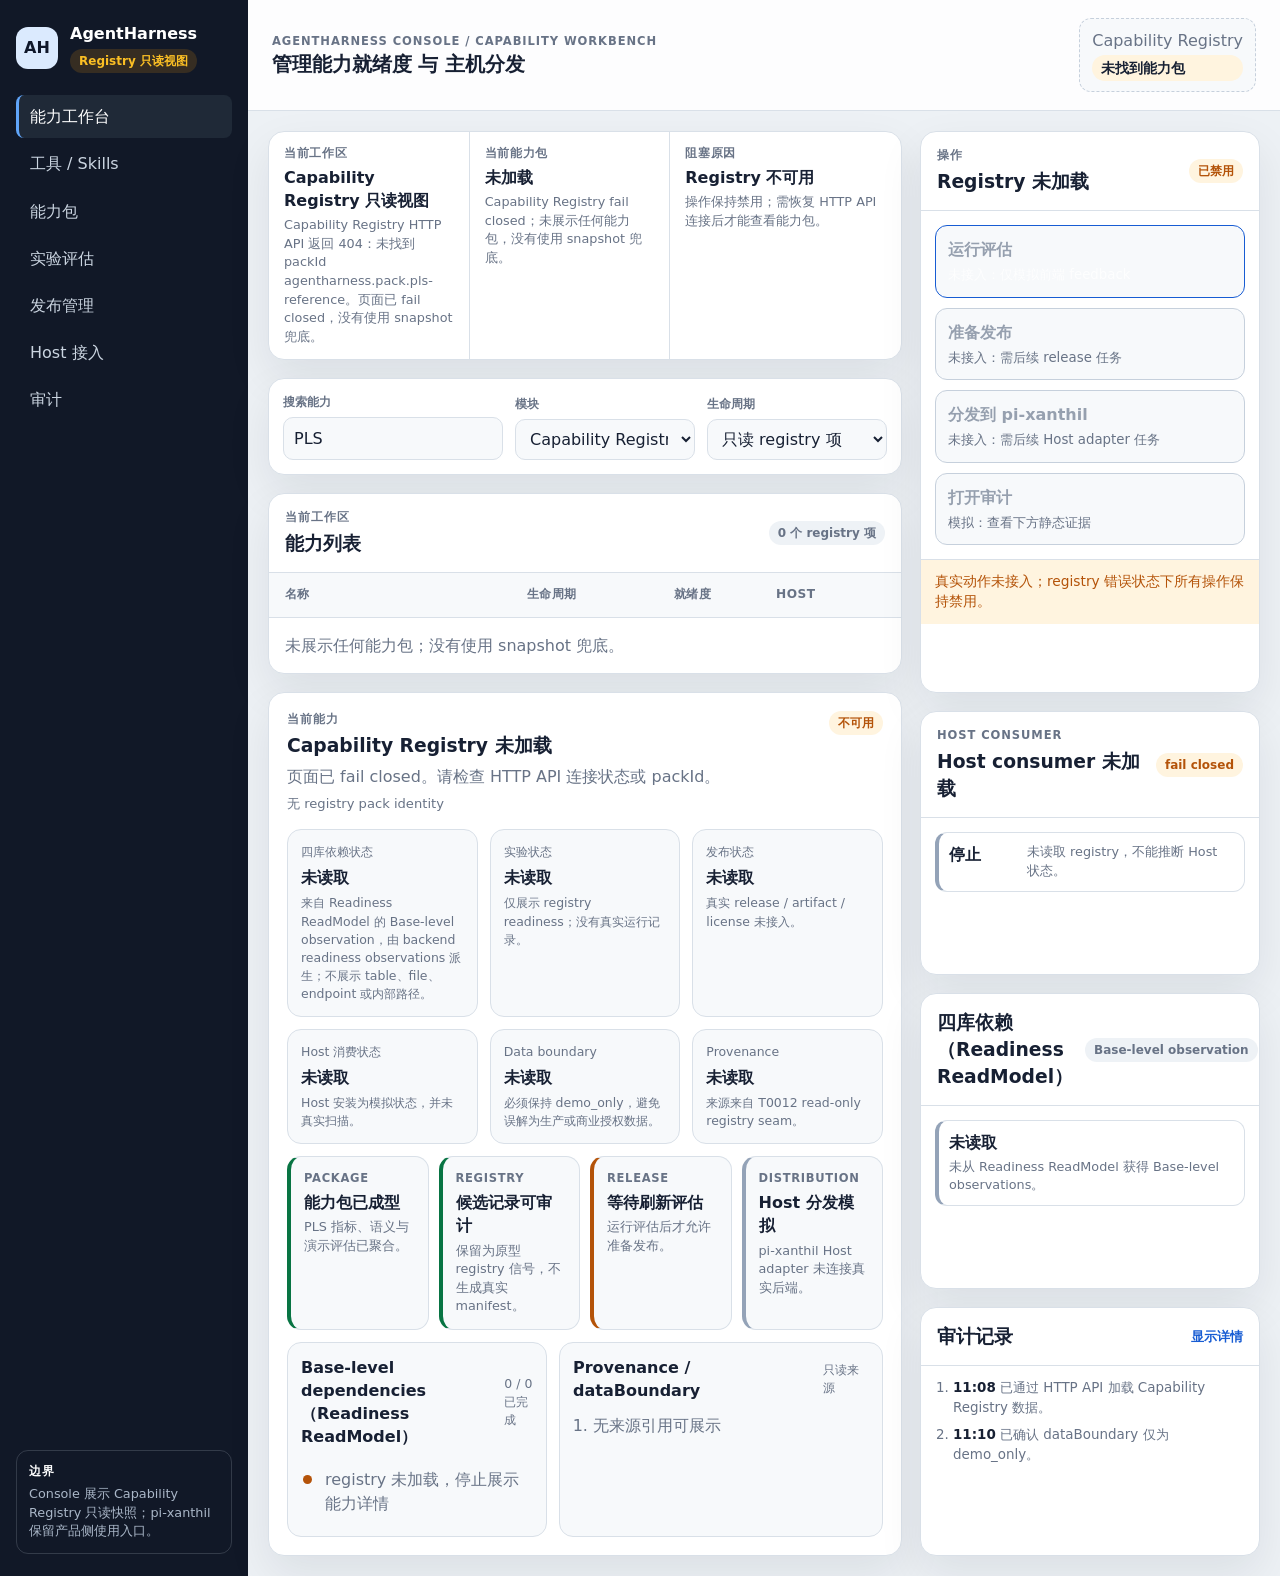
==== commit 14063d45: "feat(console): aggregate base readiness outputs" ====
--- a/Console/workbench-prototype/index.html
+++ b/Console/workbench-prototype/index.html
@@ -14,7 +14,7 @@
                 <div class="brand-mark">AH</div>
                 <div>
                     <h1>AgentHarness</h1>
-                    <span class="demo-pill">原型演示数据</span>
+                    <span class="demo-pill">Registry 只读视图</span>
                 </div>
             </div>
             <nav class="nav-list">
@@ -28,22 +28,22 @@
             </nav>
             <div class="sidebar-note">
                 <span>边界</span>
-                Console 管理能力生命周期；pi-xanthil 保留产品侧使用入口。
+                    Console 展示 Capability Registry 只读快照；pi-xanthil 保留产品侧使用入口。
             </div>
         </aside>
 
         <main class="main-surface">
             <header class="topbar">
                 <div>
-                    <p class="eyebrow">能力工作台 · pi-xanthil Host 后台</p>
+                    <p class="eyebrow">AgentHarness Console / Capability Workbench</p>
                     <h2>
                         <span class="title-primary">管理能力就绪度</span>
                         <span class="title-secondary">主机分发</span>
                     </h2>
                 </div>
                 <div class="topbar-status" aria-label="原型环境">
-                    <span>本地静态原型</span>
-                    <strong>未连接后端</strong>
+                    <span>Capability Registry</span>
+                    <strong id="registry-state" class="badge badge-gray">加载中</strong>
                 </div>
             </header>
 
@@ -52,18 +52,18 @@
                     <section class="workspace-strip panel" aria-label="当前工作区概览">
                         <div>
                             <span>当前工作区</span>
-                            <strong>pi-xanthil capability staging</strong>
-                            <small>静态原型：用于对齐后台能力治理体验，不接管 pi-xanthil 用户分析流程。</small>
+                            <strong>Capability Registry 只读视图</strong>
+                            <small id="registry-message">正在通过 HTTP API 读取 Capability Registry。</small>
                         </div>
                         <div>
                             <span>当前能力包</span>
-                            <strong>PLS Capability Pack</strong>
-                            <small>authority: AgentHarness · consumer: pi-xanthil Host</small>
+                            <strong id="workspace-pack">加载中</strong>
+                            <small id="workspace-pack-meta">等待 registry client 返回能力包身份。</small>
                         </div>
                         <div>
                             <span>阻塞原因</span>
-                            <strong>Host adapter 未真实接入</strong>
-                            <small>可演示 eval / release / distribution readiness，不写入真实 registry。</small>
+                            <strong id="workspace-blocking">加载中</strong>
+                            <small id="workspace-blocking-meta">真实 evaluation / release / distribution 均未接入。</small>
                         </div>
                     </section>
 
@@ -75,17 +75,13 @@
                         <label class="filter-field">
                             <span>模块</span>
                             <select aria-label="模块筛选">
-                                <option>全部模块</option>
-                                <option selected>四库支撑</option>
-                                <option>工具能力</option>
+                                <option selected>Capability Registry</option>
                             </select>
                         </label>
                         <label class="filter-field">
                             <span>生命周期</span>
                             <select aria-label="生命周期筛选">
-                                <option>全部状态</option>
-                                <option selected>可操作</option>
-                                <option>受阻</option>
+                                <option selected>只读 registry 项</option>
                             </select>
                         </label>
                     </div>
@@ -96,51 +92,15 @@
                                 <p class="eyebrow">当前工作区</p>
                                 <h3>能力列表</h3>
                             </div>
-                            <span class="count-chip">4 个演示项</span>
-                        </div>
-                        <div class="capability-table" role="table" aria-label="能力列表">
+                            <span id="capability-count" class="count-chip">加载中</span>
+                        </div>
+                        <div class="capability-table" role="table" aria-label="能力列表" id="capability-table-body">
                             <div class="table-row table-head" role="row">
                                 <span>名称</span>
                                 <span>生命周期</span>
                                 <span>就绪度</span>
                                 <span>Host</span>
                             </div>
-                            <button class="table-row selected" type="button" data-capability="pls" role="row" aria-pressed="true">
-                                <span>
-                                    <strong>PLS Capability Pack</strong>
-                                    <small>DataBase + OntoBase 证据能力包</small>
-                                </span>
-                                <span class="badge badge-blue">可评估</span>
-                                <span>3 / 4 项通过</span>
-                                <span>pi-xanthil 待接入</span>
-                            </button>
-                            <button class="table-row" type="button" data-capability="sql" role="row" aria-pressed="false">
-                                <span>
-                                    <strong>SQL Generator</strong>
-                                    <small>Tool Registry 候选能力</small>
-                                </span>
-                                <span class="badge badge-amber">评估中</span>
-                                <span>2 / 4 项通过</span>
-                                <span>未分发</span>
-                            </button>
-                            <button class="table-row" type="button" data-capability="doc" role="row" aria-pressed="false">
-                                <span>
-                                    <strong>Doc Searcher</strong>
-                                    <small>Knowledge 检索原型</small>
-                                </span>
-                                <span class="badge badge-gray">草稿</span>
-                                <span>1 / 4 项通过</span>
-                                <span>无 Host 目标</span>
-                            </button>
-                            <button class="table-row" type="button" data-capability="architect" role="row" aria-pressed="false">
-                                <span>
-                                    <strong>Code Architect</strong>
-                                    <small>Memory 辅助 Skill 概念</small>
-                                </span>
-                                <span class="badge badge-gray">受阻</span>
-                                <span>1 / 4 项通过</span>
-                                <span>安全审核中</span>
-                            </button>
                         </div>
                     </div>
 
@@ -148,32 +108,43 @@
                         <div class="object-header">
                             <div>
                                 <p class="eyebrow">当前能力</p>
-                                <h3 id="selected-title">PLS Capability Pack</h3>
-                                <p id="selected-summary">用于管理 PLS 能力包（Capability Pack）评估、发布与 pi-xanthil 分发的静态原型。</p>
+                                <h3 id="selected-title">Capability Registry 加载中</h3>
+                                <p id="selected-summary">页面默认通过 HTTP API 读取能力包数据；snapshot 仅用于显式开发模式。</p>
+                                <p id="pack-identity" class="identity-line">等待 packId / shortName / version。</p>
                             </div>
                             <span id="selected-lifecycle" class="badge badge-blue">可评估</span>
                         </div>
 
                         <div class="status-grid">
                             <div class="status-card">
-                                <span>四库依赖</span>
-                                <strong id="base-status">DataBase + OntoBase 已就绪</strong>
-                                <small>KnowledgeBase 与 MemoryBase 为后续扩展点。</small>
+                                <span>四库依赖状态</span>
+                                <strong id="base-status">加载中</strong>
+                                <small>来自 Readiness ReadModel 的 Base-level observation，由 backend readiness observations 派生；不展示 table、file、endpoint 或内部路径。</small>
                             </div>
                             <div class="status-card">
                                 <span>实验状态</span>
-                                <strong id="eval-status">上次评估通过但有提醒</strong>
-                                <small>仅为原型结果；没有真实运行记录。</small>
+                                <strong id="eval-status">加载中</strong>
+                                <small>仅展示 registry readiness；没有真实运行记录。</small>
                             </div>
                             <div class="status-card">
                                 <span>发布状态</span>
-                                <strong id="release-status">准备发布受阻</strong>
-                                <small>需先完成本次演示评估。</small>
+                                <strong id="release-status">加载中</strong>
+                                <small>真实 release / artifact / license 未接入。</small>
                             </div>
                             <div class="status-card">
                                 <span>Host 消费状态</span>
-                                <strong id="host-status">pi-xanthil adapter 待确认</strong>
+                                <strong id="host-status">加载中</strong>
                                 <small>Host 安装为模拟状态，并未真实扫描。</small>
+                            </div>
+                            <div class="status-card">
+                                <span>Data boundary</span>
+                                <strong id="data-boundary">加载中</strong>
+                                <small>必须保持 demo_only，避免误解为生产或商业授权数据。</small>
+                            </div>
+                            <div class="status-card">
+                                <span>Provenance</span>
+                                <strong id="source-kind">加载中</strong>
+                                <small>来源来自 T0012 read-only registry seam。</small>
                             </div>
                         </div>
 
@@ -203,35 +174,21 @@
                         <div class="section-grid">
                             <section class="mini-section">
                                 <div class="section-title-row">
-                                    <h4>生命周期检查</h4>
-                                    <span id="checklist-count">3 / 4 已完成</span>
+                                <h4>Base-level dependencies（Readiness ReadModel）</h4>
+                                <span id="checklist-count">加载中</span>
+                            </div>
+                            <ol class="checklist" id="lifecycle-list">
+                                <li class="blocked">等待 registry client 返回依赖列表</li>
+                            </ol>
+                        </section>
+                        <section class="mini-section boundary-panel">
+                                <div class="section-title-row">
+                                    <h4>Provenance / dataBoundary</h4>
+                                    <span>只读来源</span>
                                 </div>
-                                <ol class="checklist" id="lifecycle-list">
-                                    <li class="done">来源证据已映射</li>
-                                    <li class="done">OntoBase 语义已挂接</li>
-                                    <li class="done">已有演示评估结果</li>
-                                    <li class="blocked">发布包尚未准备</li>
+                                <ol class="source-list" id="source-list">
+                                    <li>等待 registry sourceRefs</li>
                                 </ol>
-                            </section>
-                            <section class="mini-section boundary-panel">
-                                <div class="section-title-row">
-                                    <h4>迁移边界</h4>
-                                    <span>规划视图</span>
-                                </div>
-                                <div class="boundary-grid">
-                                    <div>
-                                        <strong>迁入 AgentHarness</strong>
-                                        <p>能力包、Registry 生命周期、评估、治理、审计、OntoBase 语义、KnowledgeBase 检索、MemoryBase 生命周期。</p>
-                                    </div>
-                                    <div>
-                                        <strong>保留在 pi-xanthil</strong>
-                                        <p>产品 UI、workspace/session 流程、安装使用入口、用户反馈闭环、Host 侧运行时组合。</p>
-                                    </div>
-                                    <div>
-                                        <strong>Contract / adapter 边界</strong>
-                                        <p>AgentHarness 维护 canonical capability contract；pi-xanthil 保留 adapter/client 消费逻辑。</p>
-                                    </div>
-                                </div>
                             </section>
                         </div>
                     </article>
@@ -242,57 +199,51 @@
                         <div class="panel-heading">
                             <div>
                                 <p class="eyebrow">操作</p>
-                                <h3>PLS Capability Pack</h3>
+                                <h3 id="action-title">Capability Pack</h3>
                             </div>
                             <span id="action-state" class="badge badge-amber">待评估</span>
                         </div>
                         <div class="action-stack">
                             <button id="run-eval" class="action-button primary" type="button">
                                 <span>运行评估</span>
-                                <small>模拟 pending 到 success 的反馈</small>
+                                <small>未接入：仅模拟前端 feedback</small>
                             </button>
                             <button id="prepare-release" class="action-button" type="button" disabled aria-describedby="release-reason">
                                 <span>准备发布</span>
-                                <small id="release-reason">需先完成当前评估</small>
+                                <small id="release-reason">未接入：需后续 release 任务</small>
                             </button>
                             <button id="distribute" class="action-button" type="button" disabled aria-describedby="dist-reason">
                                 <span>分发到 pi-xanthil</span>
-                                <small id="dist-reason">需先准备发布包</small>
+                                <small id="dist-reason">未接入：需后续 Host adapter 任务</small>
                             </button>
                             <button id="open-audit" class="action-button" type="button">
                                 <span>打开审计</span>
-                                <small>查看下方紧凑审计证据</small>
-                            </button>
-                        </div>
-                        <div id="action-feedback" class="feedback-box" role="status">可执行原型操作；不会调用真实后端。</div>
+                                <small>模拟：查看下方静态证据</small>
+                            </button>
+                        </div>
+                        <div id="action-feedback" class="feedback-box" role="status">等待 registry 状态；不会调用真实后端。</div>
                     </section>
 
                     <section class="panel host-panel">
                         <div class="panel-heading compact-heading">
                             <div>
                                 <p class="eyebrow">Host consumer</p>
-                                <h3>pi-xanthil Host</h3>
-                            </div>
-                            <span class="badge badge-amber">模拟受阻</span>
-                        </div>
-                        <div class="host-stack">
-                            <div class="host-step done"><strong>安装</strong><span>Host 目标已在演示工作区登记</span></div>
-                            <div class="host-step done"><strong>使用</strong><span>仅呈现消费入口，不承接用户分析工单</span></div>
-                            <div class="host-step pending"><strong>反馈</strong><span>等待 Host adapter 回传真实使用信号</span></div>
-                            <div class="host-step blocked"><strong>升级 / 受阻</strong><span>真实 distribution registry 尚未接入</span></div>
+                                <h3 id="host-title">Host consumer</h3>
+                            </div>
+                            <span id="host-badge" class="badge badge-amber">加载中</span>
+                        </div>
+                        <div id="host-stack" class="host-stack">
+                            <div class="host-step blocked"><strong>加载中</strong><span>等待 registry hostConsumer。</span></div>
                         </div>
                     </section>
 
                     <section class="panel inspector-panel">
                         <div class="panel-heading compact-heading">
-                            <h3>四库依赖</h3>
-                            <span class="badge badge-gray">演示</span>
-                        </div>
-                        <div class="dependency-stack">
-                            <div class="dependency-item ready"><strong>DataBase</strong><span>PLS 表与指标证据</span></div>
-                            <div class="dependency-item ready"><strong>OntoBase</strong><span>维度语义与规则</span></div>
-                            <div class="dependency-item pending"><strong>KnowledgeBase</strong><span>可选的文档检索能力</span></div>
-                            <div class="dependency-item pending"><strong>MemoryBase</strong><span>可选的生命周期学习</span></div>
+                            <h3>四库依赖（Readiness ReadModel）</h3>
+                            <span class="badge badge-gray">Base-level observation</span>
+                        </div>
+                        <div id="dependency-stack" class="dependency-stack">
+                            <div class="dependency-item blocked"><strong>加载中</strong><span>等待 registry dependencies.bases。</span></div>
                         </div>
                     </section>
 
@@ -302,9 +253,9 @@
                             <button id="audit-toggle" class="link-button" type="button">显示详情</button>
                         </div>
                         <ol class="audit-list">
-                            <li><span>11:08</span> 已在能力工作台选择 PLS 能力包。</li>
-                            <li><span>11:10</span> 已记录评估提醒：发布前需要刷新评估。</li>
-                            <li class="audit-extra" hidden><span>11:12</span> 已按规划视图复核迁移边界。</li>
+                            <li><span>11:08</span> 已通过 HTTP API 加载 Capability Registry 数据。</li>
+                            <li><span>11:10</span> 已确认 dataBoundary 仅为 demo_only。</li>
+                            <li class="audit-extra" hidden><span>11:12</span> install / release / distribution / license / audit 真实动作均未接入。</li>
                             <li class="audit-extra" hidden><span>11:13</span> Host 分发仍为模拟状态且保持受阻。</li>
                         </ol>
                     </section>
@@ -312,6 +263,7 @@
             </section>
         </main>
     </div>
+    <script src="js/registry-client.js"></script>
     <script src="js/app.js"></script>
 </body>
 </html>
--- a/Console/workbench-prototype/css/styles.css
+++ b/Console/workbench-prototype/css/styles.css
@@ -439,7 +439,7 @@
 .status-grid {
     display: grid;
     gap: 12px;
-    grid-template-columns: repeat(4, minmax(0, 1fr));
+    grid-template-columns: repeat(3, minmax(0, 1fr));
 }
 
 .readiness-board {
@@ -523,6 +523,14 @@
     background: var(--green);
 }
 
+.checklist .ready::before {
+    background: var(--green);
+}
+
+.checklist .pending::before {
+    background: var(--amber);
+}
+
 .checklist .blocked::before {
     background: var(--amber);
 }
@@ -553,6 +561,32 @@
     font-size: 0.8rem;
     margin: 0;
     overflow-wrap: anywhere;
+}
+
+.source-list {
+    color: var(--muted);
+    display: grid;
+    gap: 9px;
+    margin: 12px 0 0;
+    padding-left: 20px;
+}
+
+.source-list strong,
+.source-list span,
+.identity-line {
+    display: block;
+    min-width: 0;
+    overflow-wrap: anywhere;
+}
+
+.identity-line {
+    color: var(--muted);
+    font-size: 0.82rem;
+}
+
+.registry-empty {
+    color: var(--muted);
+    padding: 16px;
 }
 
 .action-rail {
@@ -679,6 +713,10 @@
 
 .dependency-item.pending {
     border-left: 4px solid var(--amber);
+}
+
+.dependency-item.blocked {
+    border-left: 4px solid #94a3b8;
 }
 
 .link-button {
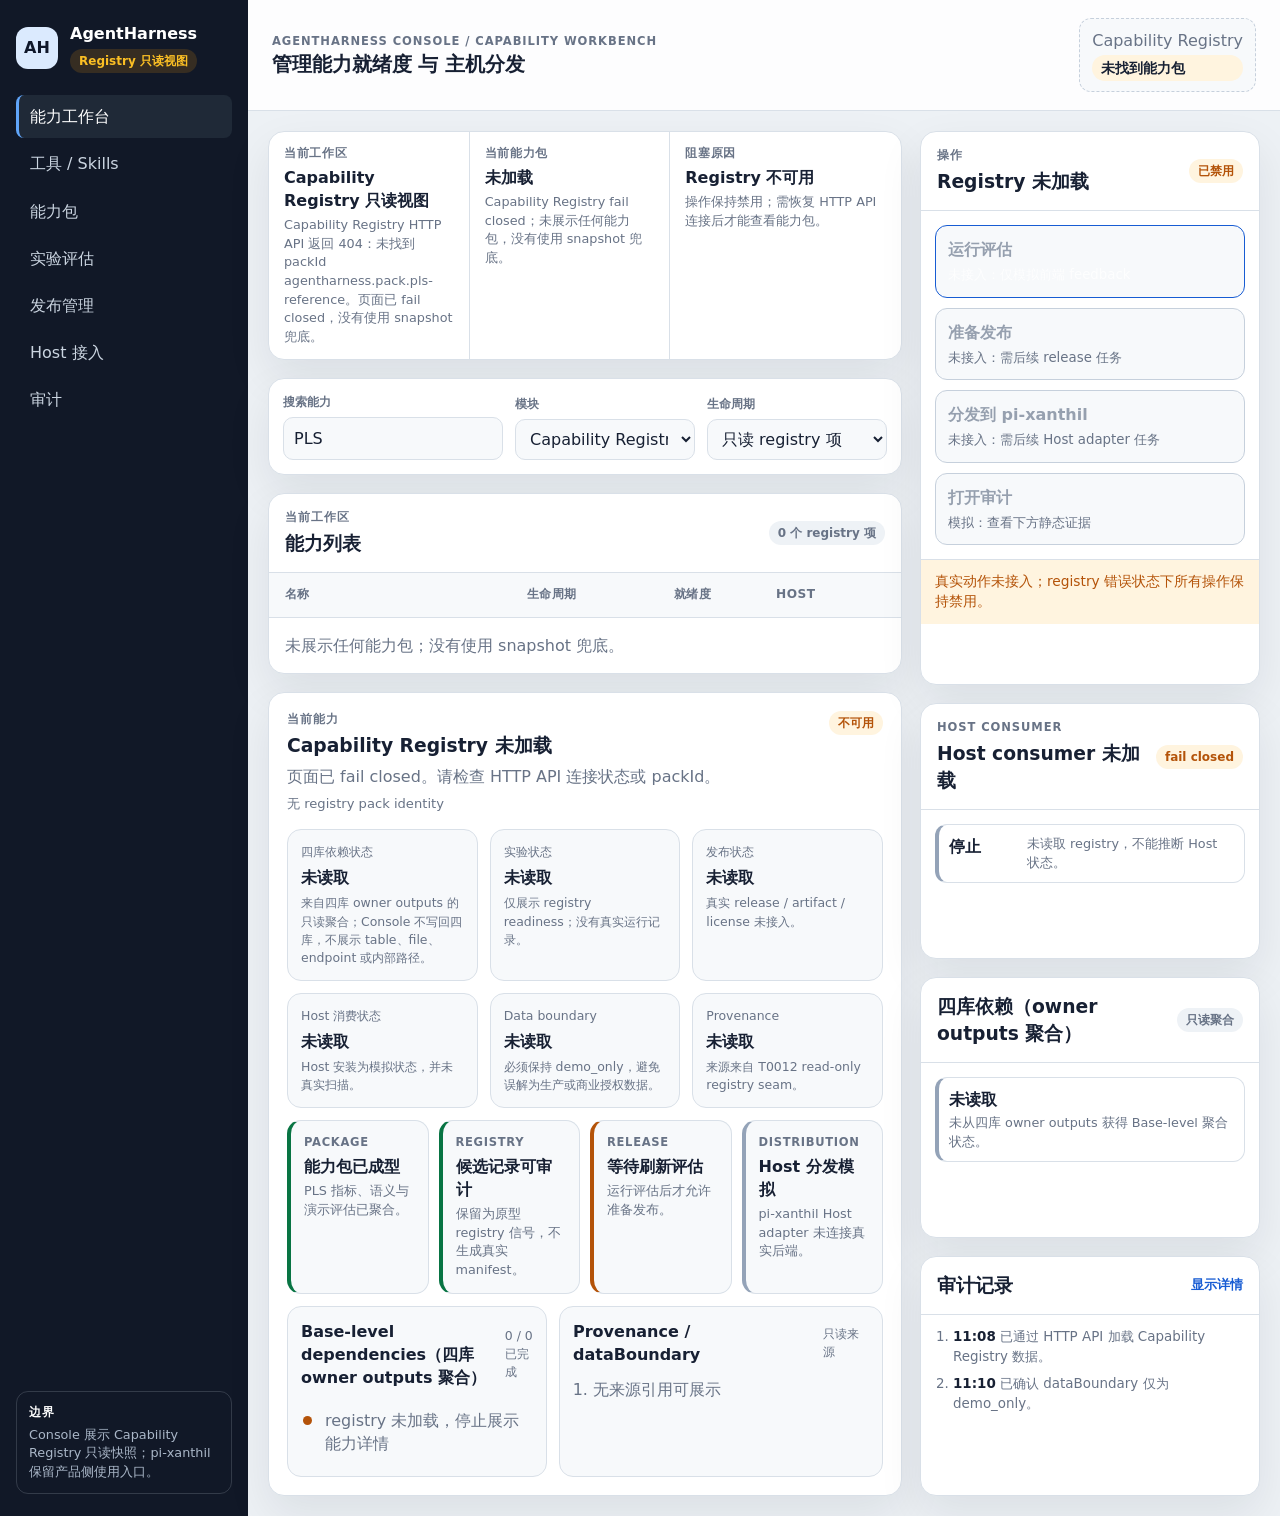
==== commit df94cdbc: "feat(console-ui): clarify readiness aggregation source" ====
--- a/Console/workbench-prototype/index.html
+++ b/Console/workbench-prototype/index.html
@@ -119,7 +119,7 @@
                             <div class="status-card">
                                 <span>四库依赖状态</span>
                                 <strong id="base-status">加载中</strong>
-                                <small>来自 Readiness ReadModel 的 Base-level observation，由 backend readiness observations 派生；不展示 table、file、endpoint 或内部路径。</small>
+                                <small>来自四库 owner outputs 的只读聚合；Console 不写回四库，不展示 table、file、endpoint 或内部路径。</small>
                             </div>
                             <div class="status-card">
                                 <span>实验状态</span>
@@ -174,7 +174,7 @@
                         <div class="section-grid">
                             <section class="mini-section">
                                 <div class="section-title-row">
-                                <h4>Base-level dependencies（Readiness ReadModel）</h4>
+                                <h4>Base-level dependencies（四库 owner outputs 聚合）</h4>
                                 <span id="checklist-count">加载中</span>
                             </div>
                             <ol class="checklist" id="lifecycle-list">
@@ -239,8 +239,8 @@
 
                     <section class="panel inspector-panel">
                         <div class="panel-heading compact-heading">
-                            <h3>四库依赖（Readiness ReadModel）</h3>
-                            <span class="badge badge-gray">Base-level observation</span>
+                            <h3>四库依赖（owner outputs 聚合）</h3>
+                            <span class="badge badge-gray">只读聚合</span>
                         </div>
                         <div id="dependency-stack" class="dependency-stack">
                             <div class="dependency-item blocked"><strong>加载中</strong><span>等待 registry dependencies.bases。</span></div>
